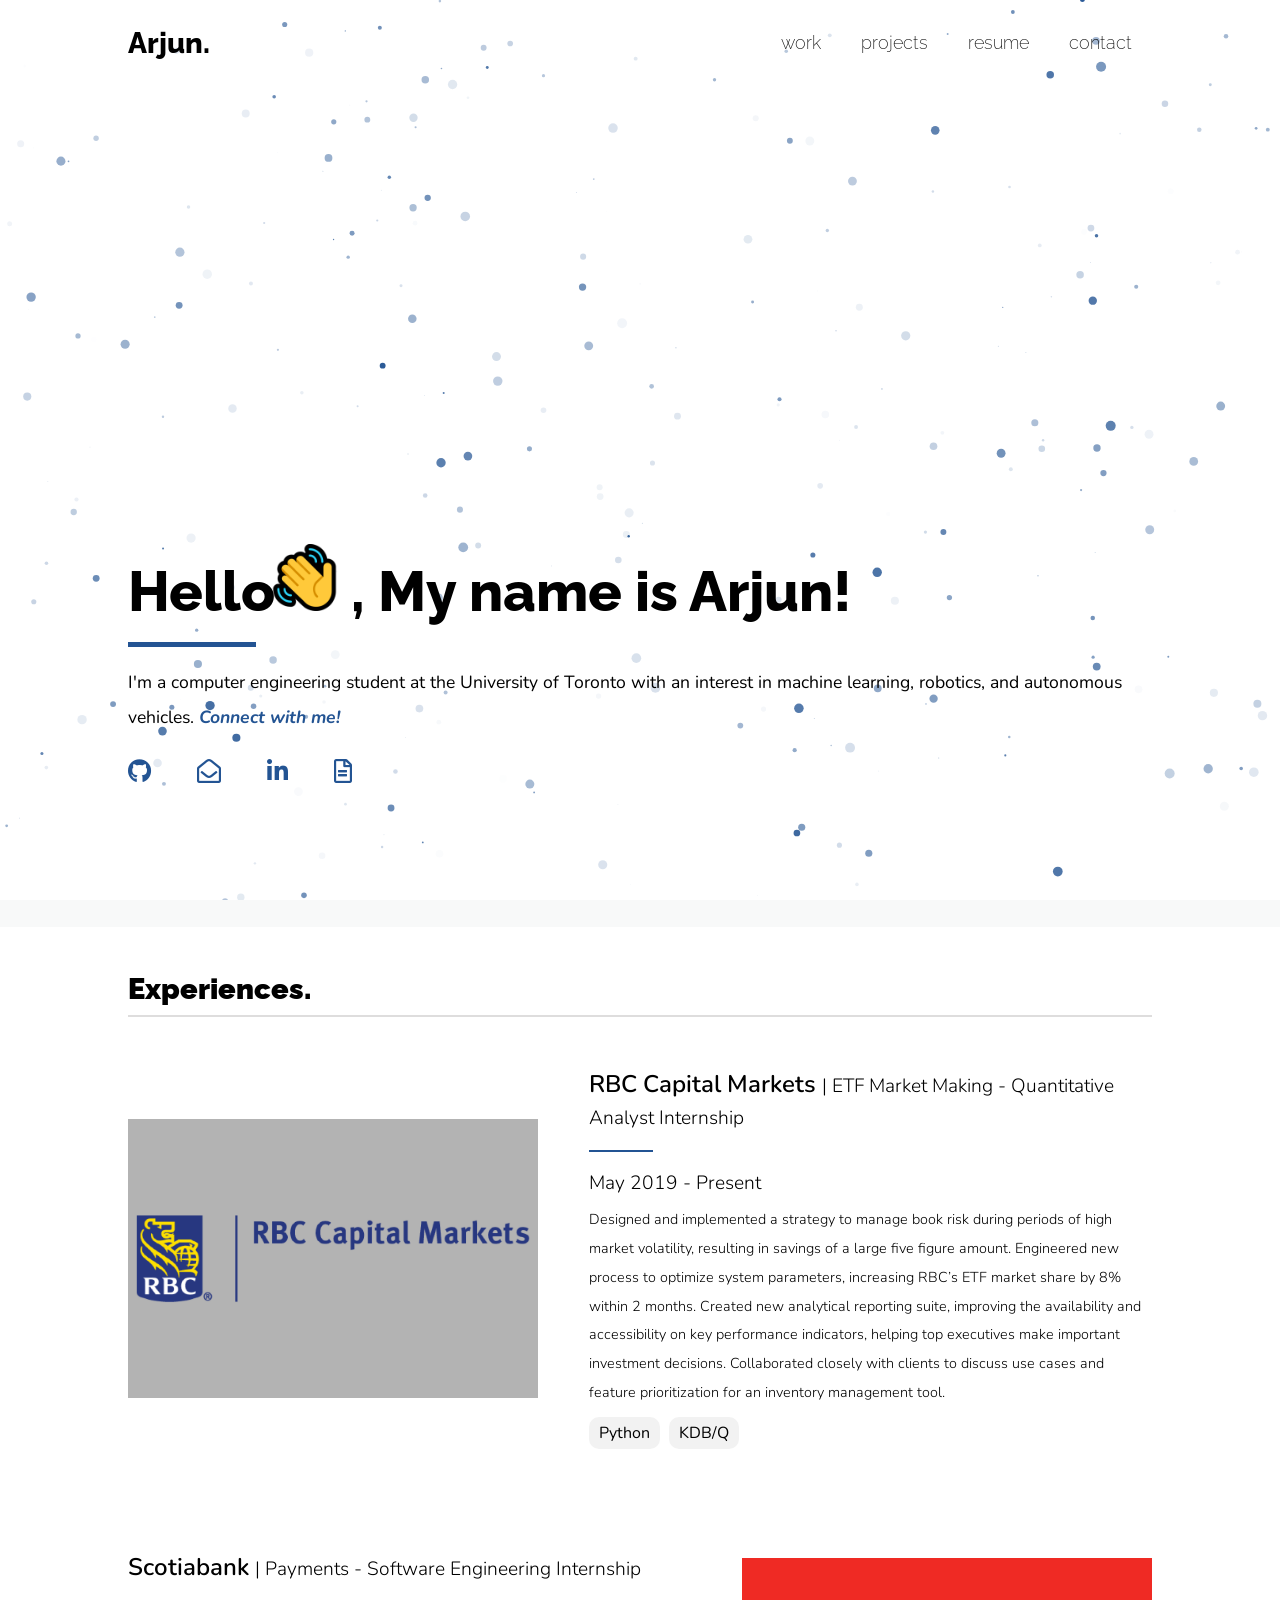
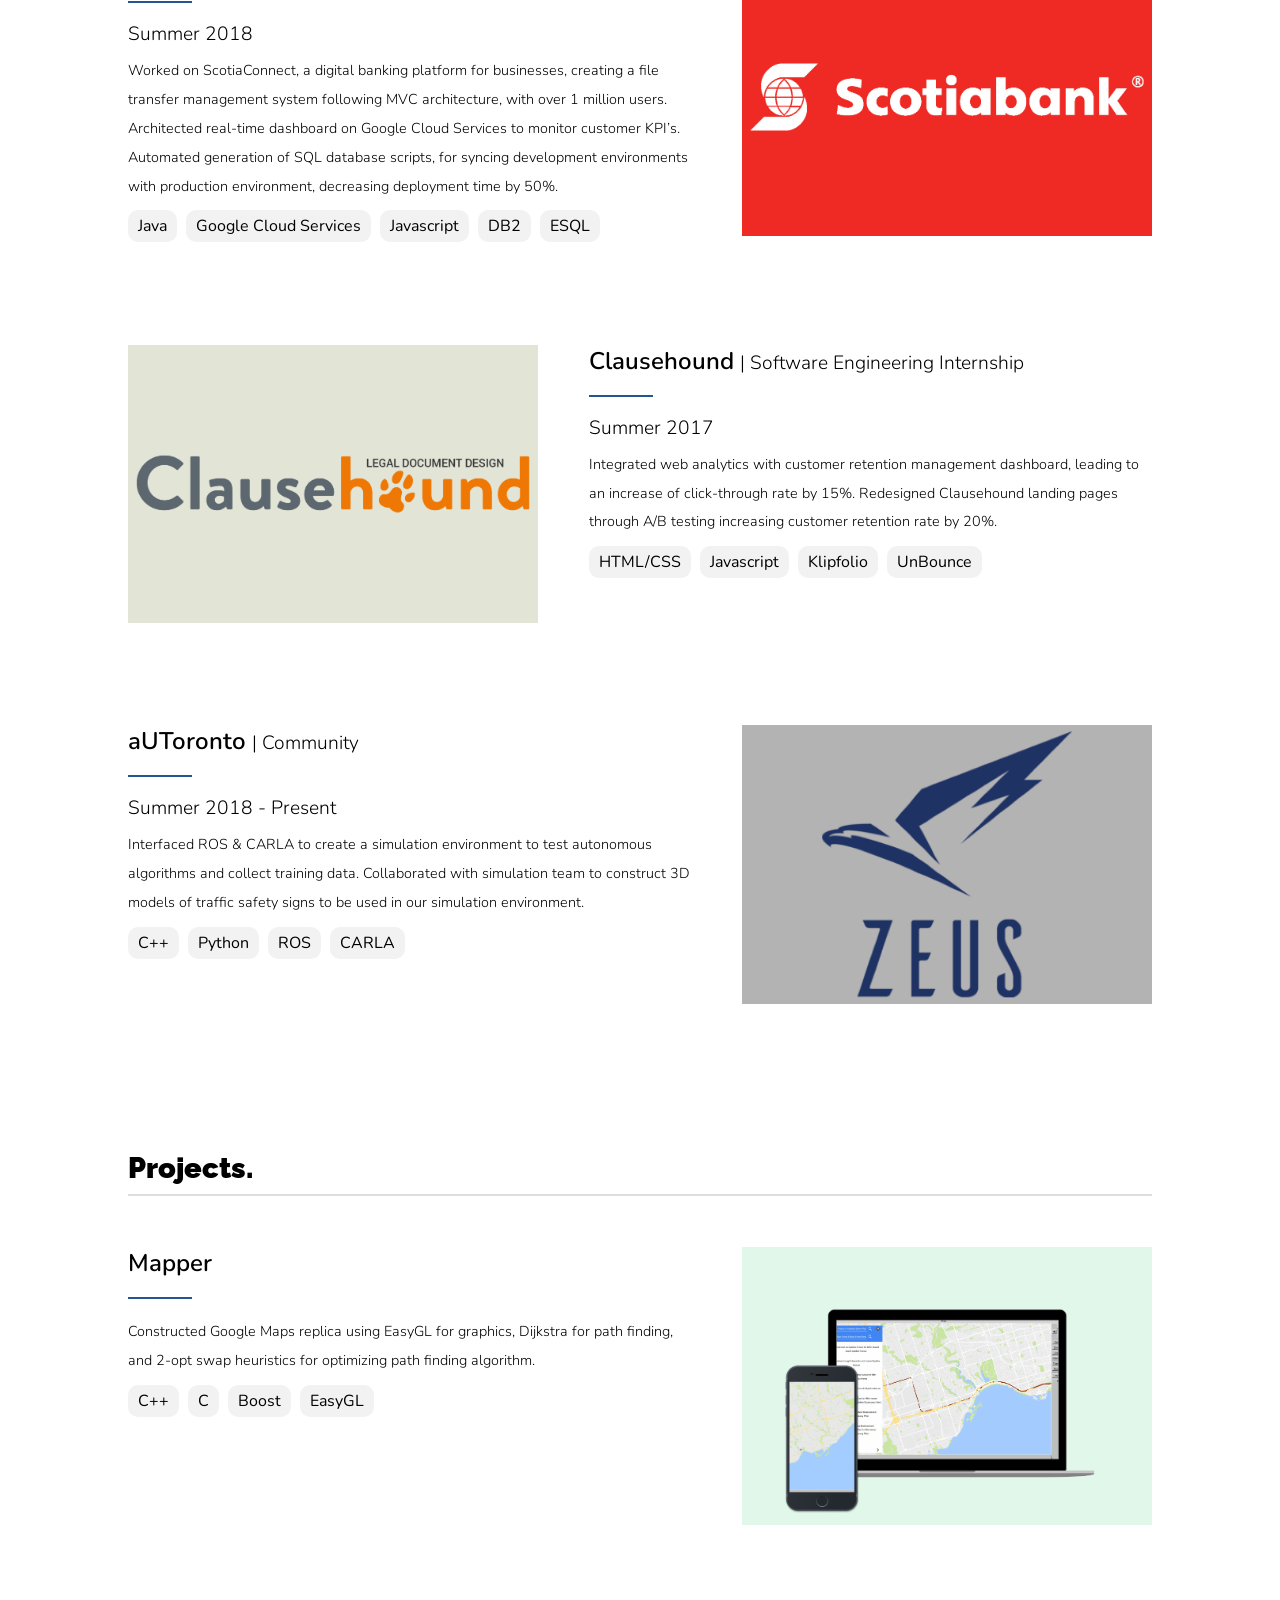
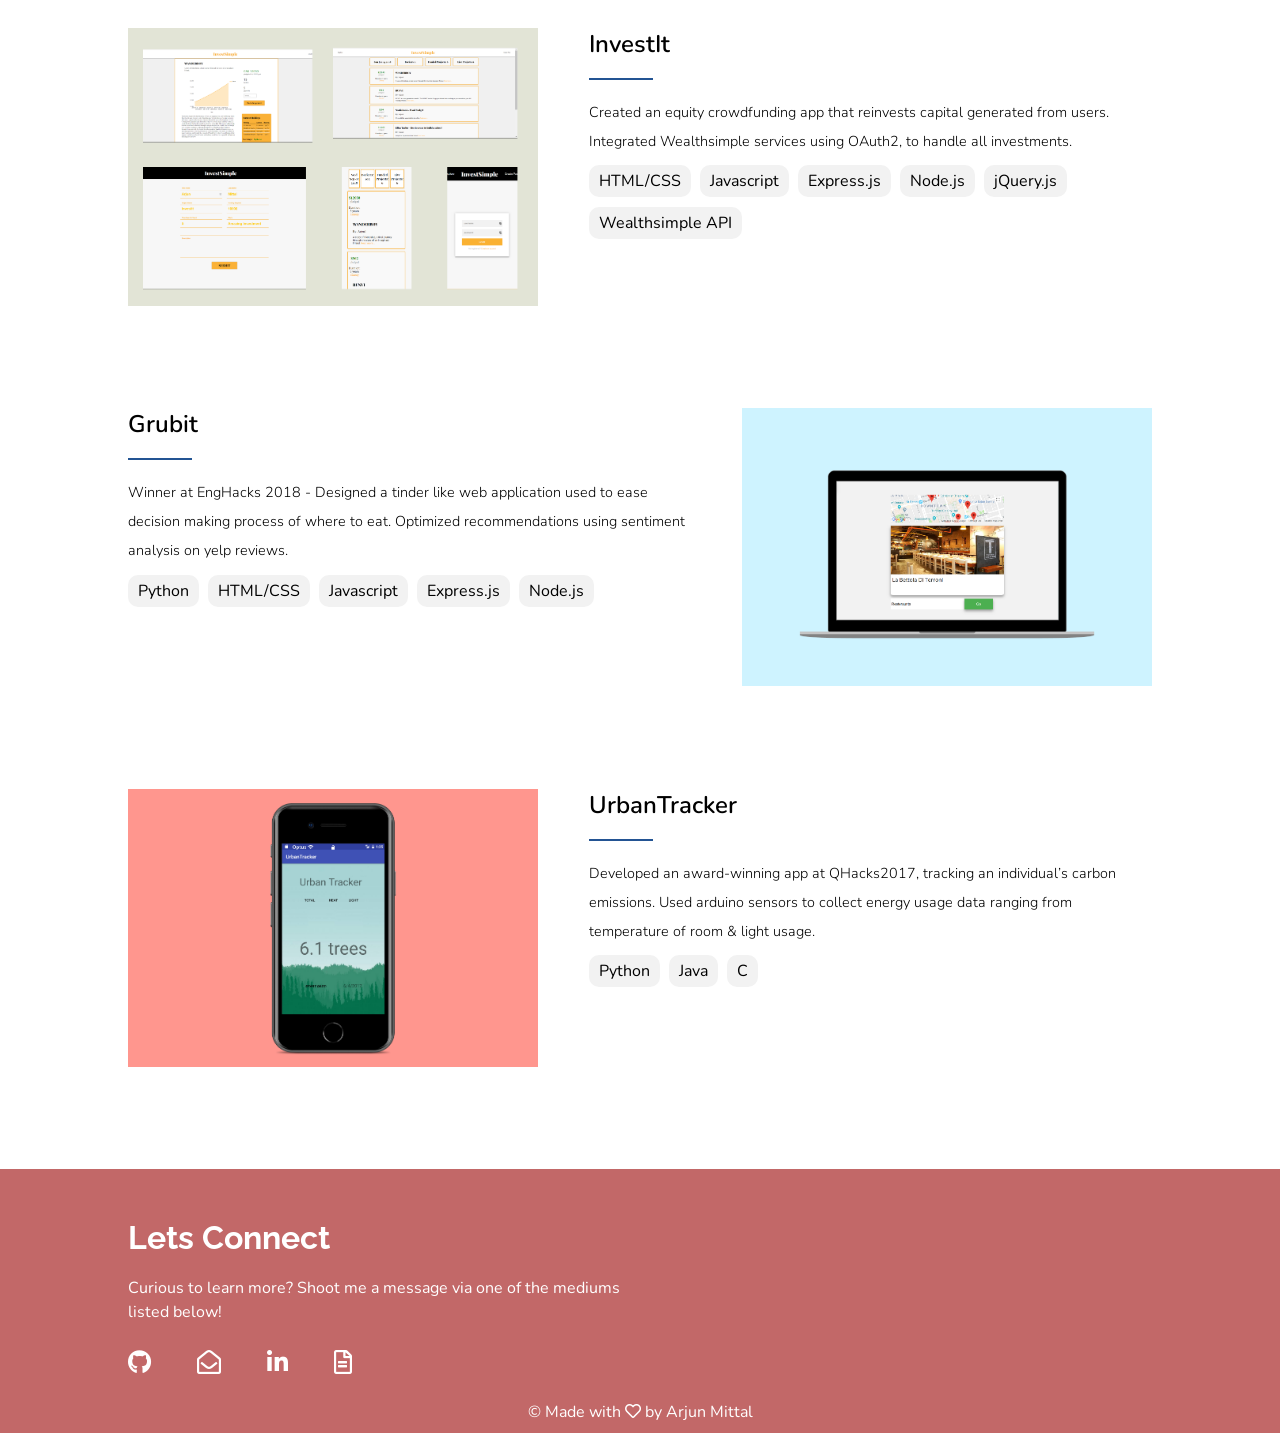
==== index.html @ 30e219fa "fixing broken links" ====
<!DOCTYPE html>

<head>

    <meta charset="utf-8">
    <meta name="viewport" content="width=device-width, initial-scale=1.0, minimum-scale=1.0, maximum-scale=1.0, user-scalable=no">
    <meta name="description" content="Arjun Mittal's Personal Website and Resume">
    <meta name="author" content="Arjun Mittal">

    <link rel="icon" type="image/png" href="favicon.png">
    <link rel="stylesheet" type="text/css" href="css/main.css">
    <link rel="stylesheet" type="text/css" href="css/index.css">
    <link rel="stylesheet" type="text/css" href="css/list.css">
    <link rel="stylesheet" type="text/css" href="css/header.css">
    <link rel="stylesheet" type="text/css" href="css/footer.css">

    <link href="https://fonts.googleapis.com/css?family=Raleway:100,200,300,400,500,600,700,800,900" rel="stylesheet">
    <link href="https://fonts.googleapis.com/css?family=Nunito:200,300,400,600,700,800,900" rel="stylesheet">
    <link rel="stylesheet" href="https://use.fontawesome.com/releases/v5.0.13/css/all.css" integrity="sha384-DNOHZ68U8hZfKXOrtjWvjxusGo9WQnrNx2sqG0tfsghAvtVlRW3tvkXWZh58N9jp" crossorigin="anonymous">

    <script src="https://ajax.googleapis.com/ajax/libs/jquery/3.3.1/jquery.min.js"></script>
    <script src="js/particles.js"></script>

    <title>Arjun Mittal</title>

</head>

<body>

    <div id="particles-js"> </div>

    <!-- Navigation Bar -->
    <div id="navigation-container">

        <div id="navigation-bar">
            <div id="minimal-navbar">
                <div id="trademark">
                    <a href="#landing"> Arjun. </a>
                </div>
                <a href="javascript:void(0)" onclick="expandNavbar()" id="expand-navbar">
                    <i class="fa fa-bars"></i>
                </a>
            </div>
            <div id="navigation-links">
                <a href="#work"> work </a>
                <a href="#project"> projects </a>
                <a target="_blank" href="resume/ArjunMittalResume2021.pdf">resume</a>
                <a href="#footer"> contact </a>
            </div>
        </div>

    </div>

    <script src="js/index.js"></script>

    <!-- html content -->
    <div id="landing">

        <!-- Information on landing page -->
        <div id="content">

            <!-- Name -->
            <div id="name">
                <p> Hello <img id="waving" style="display: inline;" src="images/waving_hand.png" /> , My name is Arjun! </p>
            </div>

            <div id="large-divider"> </div>

            <!-- Blurb -->
            <div id="intro-description">
                <p>
                    I'm a computer engineering student at the University of Toronto with an interest in machine learning, robotics, and autonomous vehicles.
                    <span id="more-info"> <a target="_blank" href="https://www.linkedin.com/in/arjunm98/"> Connect with me! </a> </span>
                </p>
            </div>

            <div class="social-icons" id="social-icons-content">
                <ul>
                    <li>
                        <a target="_blank" href="https://github.com/ArjunM98"> <i class="fab fa-github"> </i></a>
                    </li>
                    <li>
                        <a href="mailto:mittal.arjun6978@gmail.com"> <i class="far fa-envelope-open"> </i> </a>
                    </li>
                    <li>
                        <a target="_blank" href="https://www.linkedin.com/in/arjunm98/"> <i class="fab fa-linkedin-in"></i> </a>
                    </li>
                    <li>
                        <a target="_blank" href="resume/ArjunMittalResume2021.pdf"> <i class="far fa-file-alt"></i> </a>
                    </li>
                </ul>
            </div>

        </div>

    </div>

    <!-- scripts -->
    <script src="js/app.js"></script>

    <div id="spacer"> </div>

    <div class="list">
        <div class="list-header" id="work">
            <p> Experiences. </p>
        </div>
        <div class="underline"></div>

        <div class="list-item-reverse">
            <div class="list-container">
                <div class="list-container-title">
                    <p> RBC Capital Markets <span class="experience-type"> | ETF Market Making - Quantitative Analyst Internship </span> </p>
                </div>
                <div class="list-title-underline"> </div>
                <div class="list-container-date">
                    <p> May 2019 - Present </p>
                </div>
                <div class="list-container-description">
                    <p>
                        Designed and implemented a strategy to manage book risk during periods of high market volatility, resulting in savings of a large five figure amount. Engineered new process to optimize system parameters, increasing RBC’s ETF market share by 8% within 2 months.  Created new analytical reporting suite, improving the availability and accessibility on key performance indicators, helping top executives make important investment decisions. Collaborated closely with clients to discuss use cases and feature prioritization for an inventory management tool.
                    </p>
                </div>
                <div class="list-tags">
                    <div class="tag"> Python </div>
                    <div class="tag"> KDB/Q </div>
                </div>
            </div>
            <div class=list-image>
                <img src="images/RBC.png" />
            </div>
        </div>

        <div class="list-item">
            <div class="list-container">
                <div class="list-container-title">
                    <p> Scotiabank <span class="experience-type"> | Payments - Software Engineering Internship </span> </p>
                </div>
                <div class="list-title-underline"> </div>
                <div class="list-container-date">
                    <p> Summer 2018 </p>
                </div>
                <div class="list-container-description">
                    <p>
                        Worked on ScotiaConnect, a digital banking platform for businesses, creating a file transfer management system following MVC architecture, with over 1 million users. Architected real-time dashboard on Google Cloud Services to monitor customer KPI’s. Automated generation of SQL database scripts, for syncing development environments with production environment, decreasing deployment time by 50%. 
                    </p>
                </div>
                <div class="list-tags">
                    <div class="tag"> Java </div>
                    <div class="tag"> Google Cloud Services </div>
                    <div class="tag"> Javascript </div>
                    <div class="tag"> DB2 </div>
                    <div class="tag"> ESQL </div>
                </div>
            </div>
            <div class=list-image>
                <img src="images/scotiabank.png" />
            </div>
        </div>

        <div class="list-item-reverse">
            <div class="list-container">
                <div class="list-container-title">
                    <p> Clausehound <span class="experience-type"> | Software Engineering Internship </span> </p>
                </div>
                <div class="list-title-underline"> </div>
                <div class="list-container-date">
                    <p> Summer 2017 </p>
                </div>
                <div class="list-container-description">
                    <p>
                        Integrated web analytics with customer retention management dashboard, leading to an increase of click-through rate by 15%. Redesigned Clausehound landing pages through A/B testing increasing customer retention rate by 20%. 
                    </p>
                </div>
                <div class="list-tags">
                    <div class="tag"> HTML/CSS </div>
                    <div class="tag"> Javascript </div>
                    <div class="tag"> Klipfolio </div>
                    <div class="tag"> UnBounce </div>
                </div>
            </div>
            <div class=list-image>
                <img src="images/clausehound.png" />
            </div>
        </div>

        <div class="list-item">
            <div class="list-container">
                <div class="list-container-title">
                    <p> aUToronto <span class="experience-type"> | Community </span> </p>
                </div>
                <div class="list-title-underline"> </div>
                <div class="list-container-date">
                    <p> Summer 2018 - Present </p>
                </div>
                <div class="list-container-description">
                    <p>
                        Interfaced ROS & CARLA to create a simulation environment to test autonomous algorithms and collect training data. Collaborated with simulation team to construct 3D models of traffic safety signs to be used in our simulation environment. 
                    </p>
                </div>
                <div class="list-tags">
                    <div class="tag"> C++ </div>
                    <div class="tag"> Python </div>
                    <div class="tag"> ROS </div>
                    <div class="tag"> CARLA </div>
                </div>
            </div>
            <div class=list-image>
                <img src="images/aUToronto.png" />
            </div>
        </div>

    </div>

    <div class="list" id="project">

        <div class="list-header">
            <p> Projects. </p>
        </div>

        <div class="underline"></div>

        <div class="list-item">
            <div class="list-container">
                <div class="list-container-title">
                    <p> Mapper </p>
                </div>
                <div class="list-title-underline"> </div>
                <div class="list-container-description">
                    <p>
                        Constructed Google Maps replica using EasyGL for graphics, Dijkstra for path finding, and 2-opt swap heuristics for optimizing path finding algorithm.
                    </p>
                </div>
                <div class="list-tags">
                    <div class="tag"> C++ </div>
                    <div class="tag"> C </div>
                    <div class="tag"> Boost </div>
                    <div class="tag"> EasyGL </div>
                </div>
            </div>
            <div class="list-image">
                <img src="images/mapper.png" />
            </div>
        </div>

        <div class="list-item-reverse">
            <div class="list-container">
                <div class="list-container-title">
                    <p> InvestIt </p>
                </div>
                <div class="list-title-underline"> </div>
                <div class="list-container-description">
                    <p>
                        Created an equity crowdfunding app that reinvests capital generated from users. Integrated Wealthsimple services using OAuth2, to handle all investments.
                    </p>
                </div>
                <div class="list-tags">
                    <div class="tag"> HTML/CSS </div>
                    <div class="tag"> Javascript </div>
                    <div class="tag"> Express.js </div>
                    <div class="tag"> Node.js </div>
                    <div class="tag"> jQuery.js </div>
                    <div class="tag"> Wealthsimple API </div>
                </div>
            </div>
            <div class="list-image">
                <img src="images/InvestIt.png" />
            </div>
        </div>

        <div class="list-item">
            <div class="list-container">
                <div class="list-container-title">
                    <p> Grubit </p>
                </div>
                <div class="list-title-underline"> </div>
                <div class="list-container-description">
                    <p>
                            Winner at EngHacks 2018 - Designed a tinder like web application used to ease decision making process of where to eat. Optimized recommendations using sentiment analysis on yelp reviews. 
                    </p>
                </div>
                <div class="list-tags">
                    <div class="tag"> Python </div>
                    <div class="tag"> HTML/CSS </div>
                    <div class="tag"> Javascript </div>
                    <div class="tag"> Express.js </div>
                    <div class="tag"> Node.js </div>
                </div>
            </div>
            <div class="list-image">
                <img src="images/grubit.png" />
            </div>
        </div>

        <div class="list-item-reverse">
            <div class="list-container">
                <div class="list-container-title">
                    <p> UrbanTracker </p>
                </div>
                <div class="list-title-underline"> </div>
                <div class="list-container-description">
                    <p>
                        Developed an award-winning app at QHacks2017, tracking an individual’s carbon emissions. Used arduino sensors to collect energy usage data ranging from temperature of room & light usage. 
                    </p>
                </div>
                <div class="list-tags">
                    <div class="tag"> Python </div>
                    <div class="tag"> Java </div>
                    <div class="tag"> C </div>
                </div>
            </div>
            <div class="list-image">
                <img src="images/UrbanTracker.png" />
            </div>
        </div>

    </div>


    </div>

    <!-- Contact/footer of home page -->
    <div id="footer">
        <div id="footer-content">

            <div id="outro-title">
                <p> Lets Connect </p>
            </div>

            <div id="outro-description">
                <p> Curious to learn more? Shoot me a message via one of the mediums listed below! </p>
            </div>

            <div class="social-icons" id="social-icons-footer">
                <ul>
                    <li>
                        <a target="_blank" href="https://github.com/ArjunM98"> <i class="fab fa-github"> </i></a>
                        </i>
                    </li>
                    <li>
                        <a href="mailto:mittal.arjun6978@gmail.com"> <i class="far fa-envelope-open"> </i> </a>
                    </li>
                    <li>
                        <a target="_blank" href="https://www.linkedin.com/in/arjunm98/"> <i class="fab fa-linkedin-in"></i> </a>
                    </li>
                    <li>
                        <a target="_blank" href="resume/ArjunMittalResume2021.pdf"> <i class="far fa-file-alt"></i> </a>
                    </li>
                </ul>
            </div>

        </div>

        <div id="copyright">
            <p> &copy Made with
                <i class="far fa-heart"> </i> by Arjun Mittal </p>
        </div>

    </div>

</body>

</html>
---- css/main.css ----
/*****************************
* GENERAL
*****************************/

p {
    margin: 0;
}

body {
    margin: 0;
    background-color: white;
    overflow-x: hidden;
}

a {
    text-decoration: none;
    color: inherit;
}

@media all and (max-width: 960px) {
    html {
        font-size: 16px;
    }
}

@media all and (max-width: 700px) {
    html {
        font-size: 15px;
    }
}

@media all and (max-width: 600px) {
    html {
        font-size: 14px;
    }
}

@media all and (max-width: 425px) {
    html {
        font-size: 13px;
    }
}

@media all and (max-width: 375px) {
    html {
        font-size: 12px;
    }
}
---- css/index.css ----
/*****************************
* LANDING PAGE - INFO
*****************************/

#particles-js {
    margin: 0;
    top: 0;
    left: 0;
    width: 100vw;
    height: 100%;
    position: absolute;
    z-index: -1000;
}

#landing {
    width: 80vw;
    margin: 0 auto;
    height: 100vh;
    z-index: 1000;
}

#content {
    display: flex;
    flex-direction: column;
    align-items: flex-start;
    justify-content: flex-end;
    height: 90%;
}

#name {
    font-size: 3.5rem;
    font-weight: 800;
    font-family: Raleway;
}

#large-divider {
    height: 0.5vh;
    background-color: #235493;
    width: 10vw;
    margin-top: 2vh;
    margin-bottom: 2vh;
}

#intro-description {
    font-size: 1.1rem;
    font-weight: 400;
    line-height: 2;
    font-family: Nunito;
    font-weight: 400;
    color: #212121;
    color: black;
}

#more-info {
    font-weight: bold;
    color: #235493;
    font-style: italic;
    transition: 0.25s ease-in-out;
}

#more-info:hover {
    color: white;
    background-color: #235493;
}

#social-icons-content a {
    color: #235493;
}

#waving {
    height: 8%;
    width: 8%;
    transform-origin: 70% 70%;
    animation: rotation 0.4s infinite alternate backwards;
    animation-timing-function: ease-in-out;
    margin-left: -2%;
}

@-webkit-keyframes rotation {
    from {
        transform: rotate(20deg);
    }
    to {
        transform: rotate(80deg);
    }
}

.social-icons ul {
    padding: 0;
}

.social-icons ul li {
    list-style-type: none;
    display: inline-block;
}

.social-icons ul li a {
    text-decoration: none;
}

.social-icons ul li:not(:nth-child(1)):not(:nth-child(4)) {
    margin-left: 20px;
    margin-right: 20px;
}

.social-icons ul li:nth-child(1) {
    margin-right: 20px;
}

.social-icons ul li:nth-child(4) {
    margin-left: 20px;
}

.social-icons {
    font-size: 1.5rem;
}

#spacer {
    width: 100vw;
    height: 3vh;
    background-color: #F8F9F9;
}
---- css/list.css ----
/*****************************
* Generic Custom List Style
*****************************/

.list {
    width: 80vw;
    margin: 0 auto;
}

.list-header {
    padding-top: 5vh;
    font-weight: 900;
    font-size: 1.8rem;
    font-family: Raleway;
}

.underline {
    width: 80vw;
    height: 2px;
    background-color: #DEDDDD;
    margin-top: 1vh;
    margin-bottom: 1vh;
}

.list-item {
    font-family: Nunito;
    display: flex;
    flex-direction: row;
    margin-top: 5%;
    margin-bottom: 10%;
}

.list-item-reverse {
    font-family: Nunito;
    display: flex;
    flex-direction: row-reverse;
    margin-top: 5%;
    margin-bottom: 10%;
}

.list-container {
    max-width: 55%;
    margin-right: 5%;
}

.list-item-reverse .list-container {
    margin: 0 0 0 5%;
}

.list-container-title {
    font-weight: 600;
    font-size: 1.5rem;
}

.list-title-underline {
    margin-top: 2vh;
    margin-bottom: 2vh;
    width: 5vw;
    height: 2px;
    background-color: #235493;
}

.list-container-date {
    font-weight: 300;
    font-size: 1.2rem;
    margin-bottom: 1vh;
}

.list-container-description {
    line-height: 2;
    font-weight: 300;
    font-size: 0.9rem;
}

.list-image {
    max-width: 40%;
    display: flex;
    justify-content: center;
    align-items: center;
}

.list-image img {
    width: 100%;
}

.tag {
    display: inline-block;
    background-color: #F2F2F2;
    border-radius: 10px;
    padding: 5px 10px;
    margin-top: 10px;
    margin-right: 5px;
    max-height: 26px;
}

.experience-type {
    font-weight: 300;
    font-size: 1.2rem;
}

@media all and (max-width:850px) {
    .list-item,
    .list-item-reverse {
        font-family: Nunito;
        display: flex;
        flex-direction: column;
        align-items: center;
        margin-top: 5%;
        margin-bottom: 10%;
    }
    .list-container {
        max-width: 100%;
        margin: 0%
    }
    .list-item-reverse .list-container {
        max-width: 100%;
        margin: 0%;
    }
    .list-image {
        max-width: 100%;
        display: flex;
        justify-content: flex-start;
        margin-top: 5%;
    }
    .list-image img {
        width: 65%;
    }
}

@media all and (max-width: 600px) {
    .list-item,
    .list-item-reverse {
        font-family: Nunito;
        display: flex;
        flex-direction: column;
        align-items: center;
        margin-top: 5%;
        margin-bottom: 10%;
    }
    .list-container {
        max-width: 100%;
        margin: 0%
    }
    .list-item-reverse .list-container {
        max-width: 100%;
        margin: 0%;
    }
    .list-image {
        max-width: 100%;
        display: flex;
        justify-content: center;
        margin-top: 5%;
    }
    .list-image img {
        width: 100%;
    }
}
---- css/header.css ----
/*****************************
* NAVIGATION
*****************************/

#navigation-container {
    position: fixed;
    width: 96vw;
    display: flex;
    justify-content: center;
    align-items: center;
    font-family: Raleway;
    font-weight: 200;
    transition: 0.3s;
    z-index: 1000;
    padding: 2vw;
}

#navigation-container.scrolled {
    background-color: white;
    position: fixed;
    width: 96vw;
    display: flex;
    justify-content: center;
    align-items: center;
    font-family: Raleway;
    font-weight: 200;
    transition: 0.3s;
    z-index: 1000;
    padding: 2vw;
}

#navigation-bar {
    width: 80vw;
    display: flex;
    justify-content: space-between;
}

#navigation-links {
    display: flex;
    align-items: center;
}

#navigation-container a {
    padding-left: 20px;
    padding-right: 20px;
    font-size: 1.1rem;
}

#trademark a {
    font-weight: 800;
    font-size: 1.8rem;
    padding: 0;
}

#expand-navbar {
    display: none;
}

@media screen and (max-width: 600px) {
    #navigation-links {
        display: none;
    }
    #expand-navbar {
        display: flex;
        justify-content: center;
        align-items: center;
    }
    #minimal-navbar {
        display: flex;
        justify-content: space-between;
        width: 100%;
    }
    #navigation-container.responsive-display {
        background-color: white;
        position: fixed;
        width: 96vw;
        display: flex;
        justify-content: center;
        align-items: center;
        font-family: Raleway;
        font-weight: 200;
        font-size: 1.1rem;
        z-index: 1000;
        padding: 2vw;
    }
    #navigation-container.responsive-display #navigation-bar {
        width: 80vw;
        display: flex;
        flex-direction: column;
    }
    #navigation-container.responsive-display #minimal-navbar {
        padding-bottom: 1.5vh;
        border-bottom: 2px solid black;
    }
    #navigation-container.responsive-display #navigation-links {
        margin-top: 5vh;
        display: flex;
        flex-direction: column;
        align-items: flex-start;
        background-color: white;
        height: 100vh;
    }
    #navigation-container.responsive-display #navigation-links a {
        margin: 5px 0px 20px;
        padding: 2px;
        font-size: 2rem;
        font-weight: 500;
        border-bottom: 0.5px solid grey;
    }
    #expand-navbar .fa.fa-bar {
        font-size:20px;
    }
}
---- css/footer.css ----
/*****************************
* FOOTER
*****************************/

#footer {
    font-family: Raleway;
    width: 100vw;
    background-color: #C26868;
    display: flex;
    flex-direction: column;
    justify-content: space-between;
    align-content: center;
    align-items: center;
    color: white;
}

#footer-content {
    width: 80vw;
    display: flex;
    flex-direction: column;
    justify-content: center;
    align-items: flex-start;
}

#social-icons-footer a {
    color: white;
}

#outro-title {
    font-weight: bold;
    margin-top: 50px;
    margin-bottom: 20px;
    display: inline-block;
    font-size: 2em;
}

#outro-description {
    font-family: Nunito;
    line-height: 1.5em;
    max-width: 500px;
}

#copyright {
    font-family: Nunito;
    margin-bottom: 10px;
}
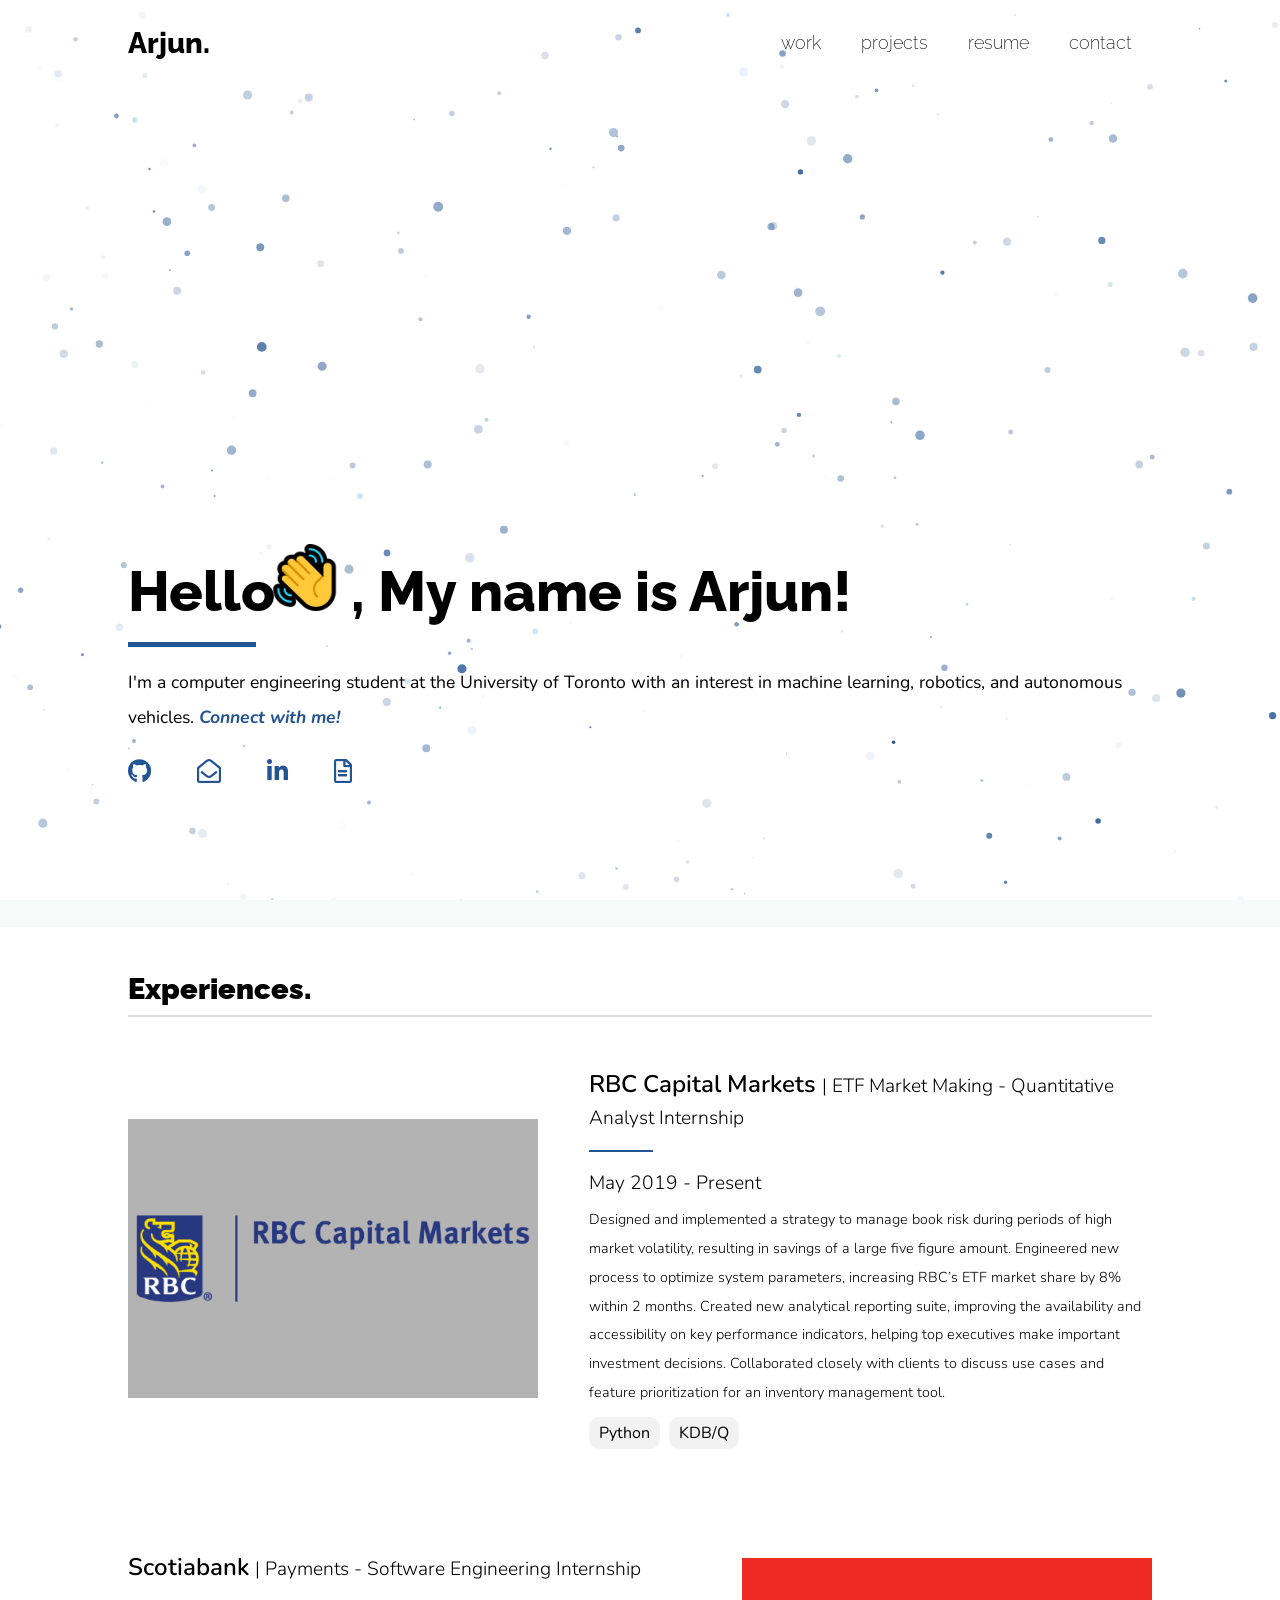
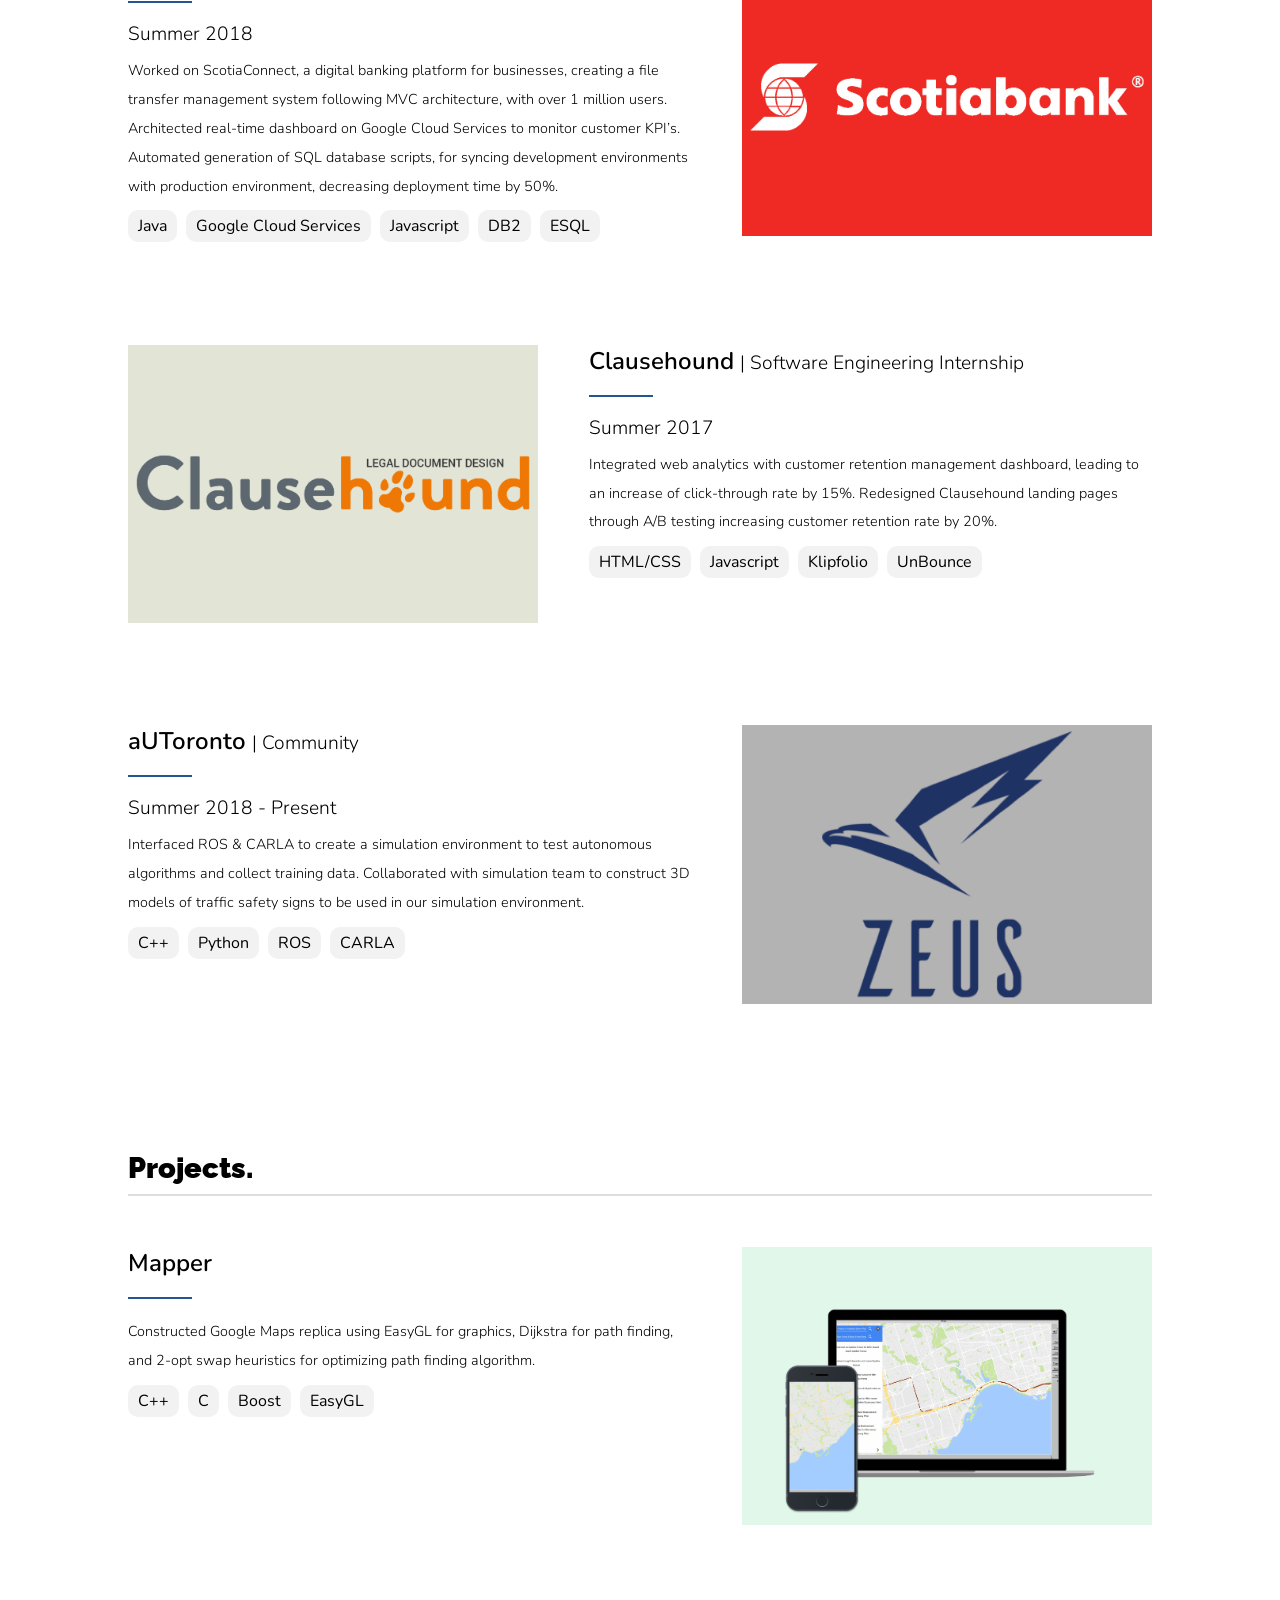
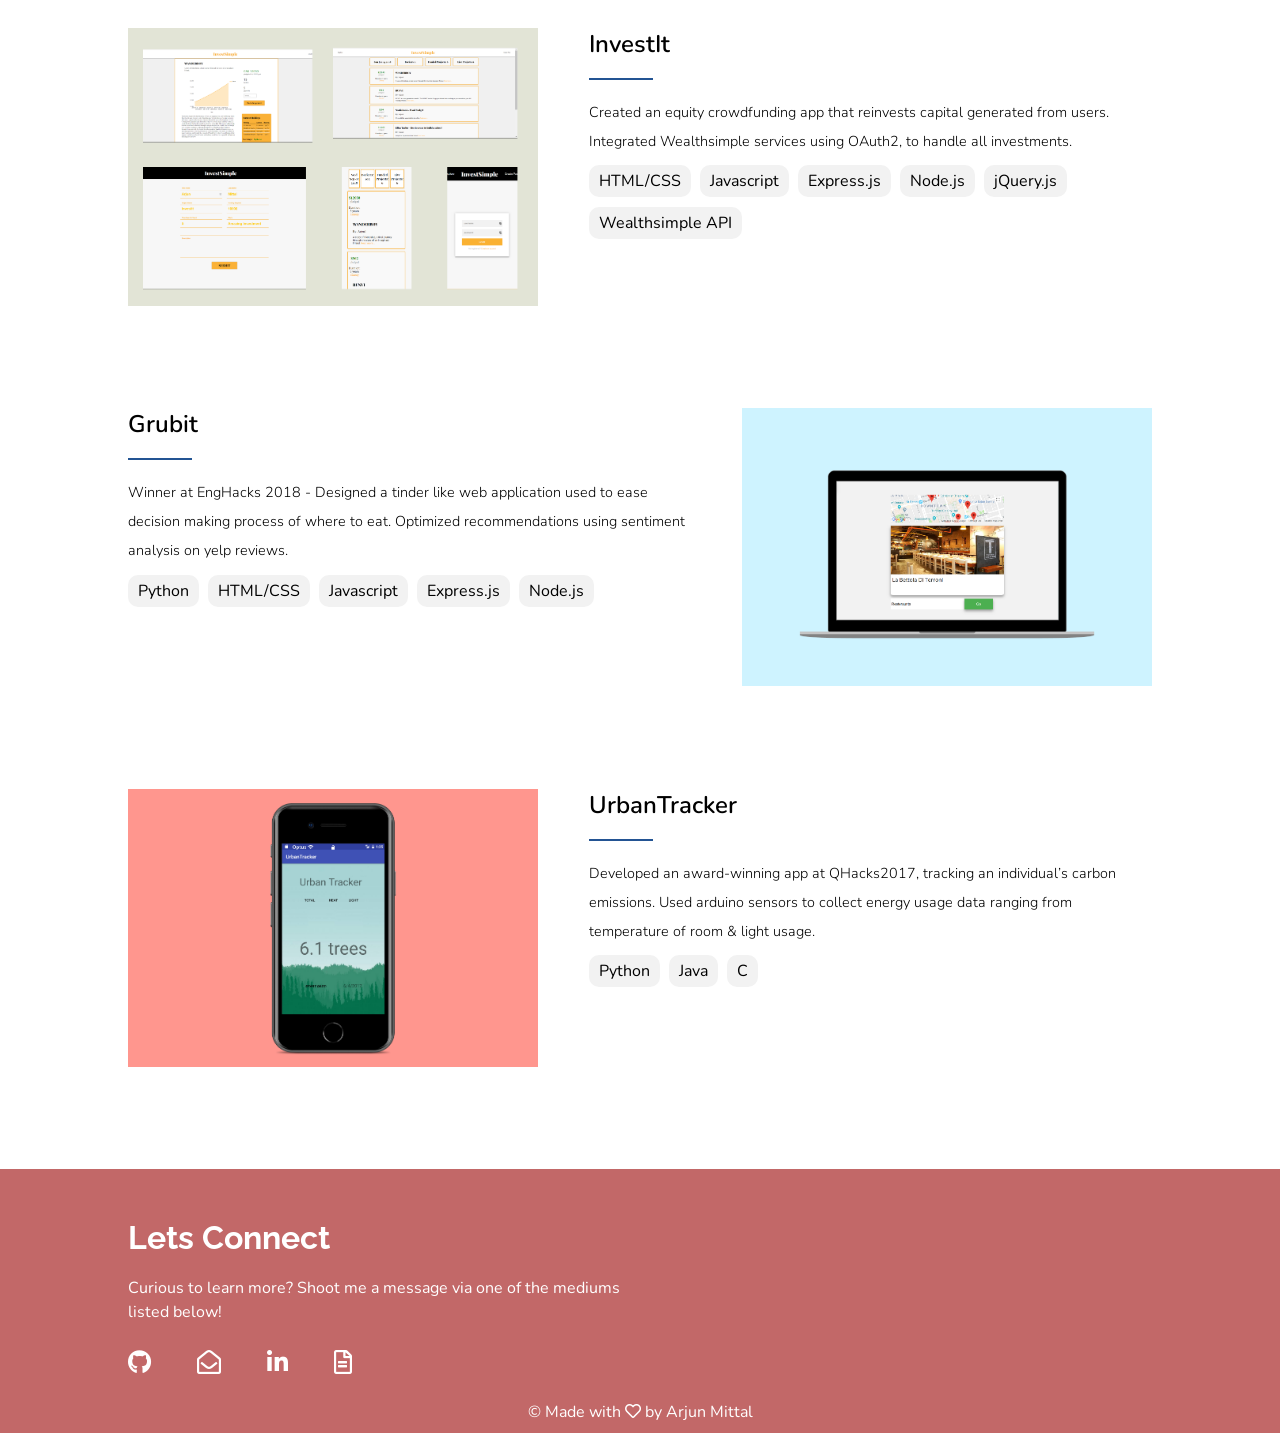
==== commit 83989ab2: "updates" ====
--- a/index.html
+++ b/index.html
@@ -44,7 +44,7 @@
             <div id="navigation-links">
                 <a href="#work"> work </a>
                 <a href="#project"> projects </a>
-                <a target="_blank" href="resume/ArjunMittalResume2021.pdf">resume</a>
+                <a target="_blank" href="resume/ArjunMittalResume2025.pdf">resume</a>
                 <a href="#footer"> contact </a>
             </div>
         </div>
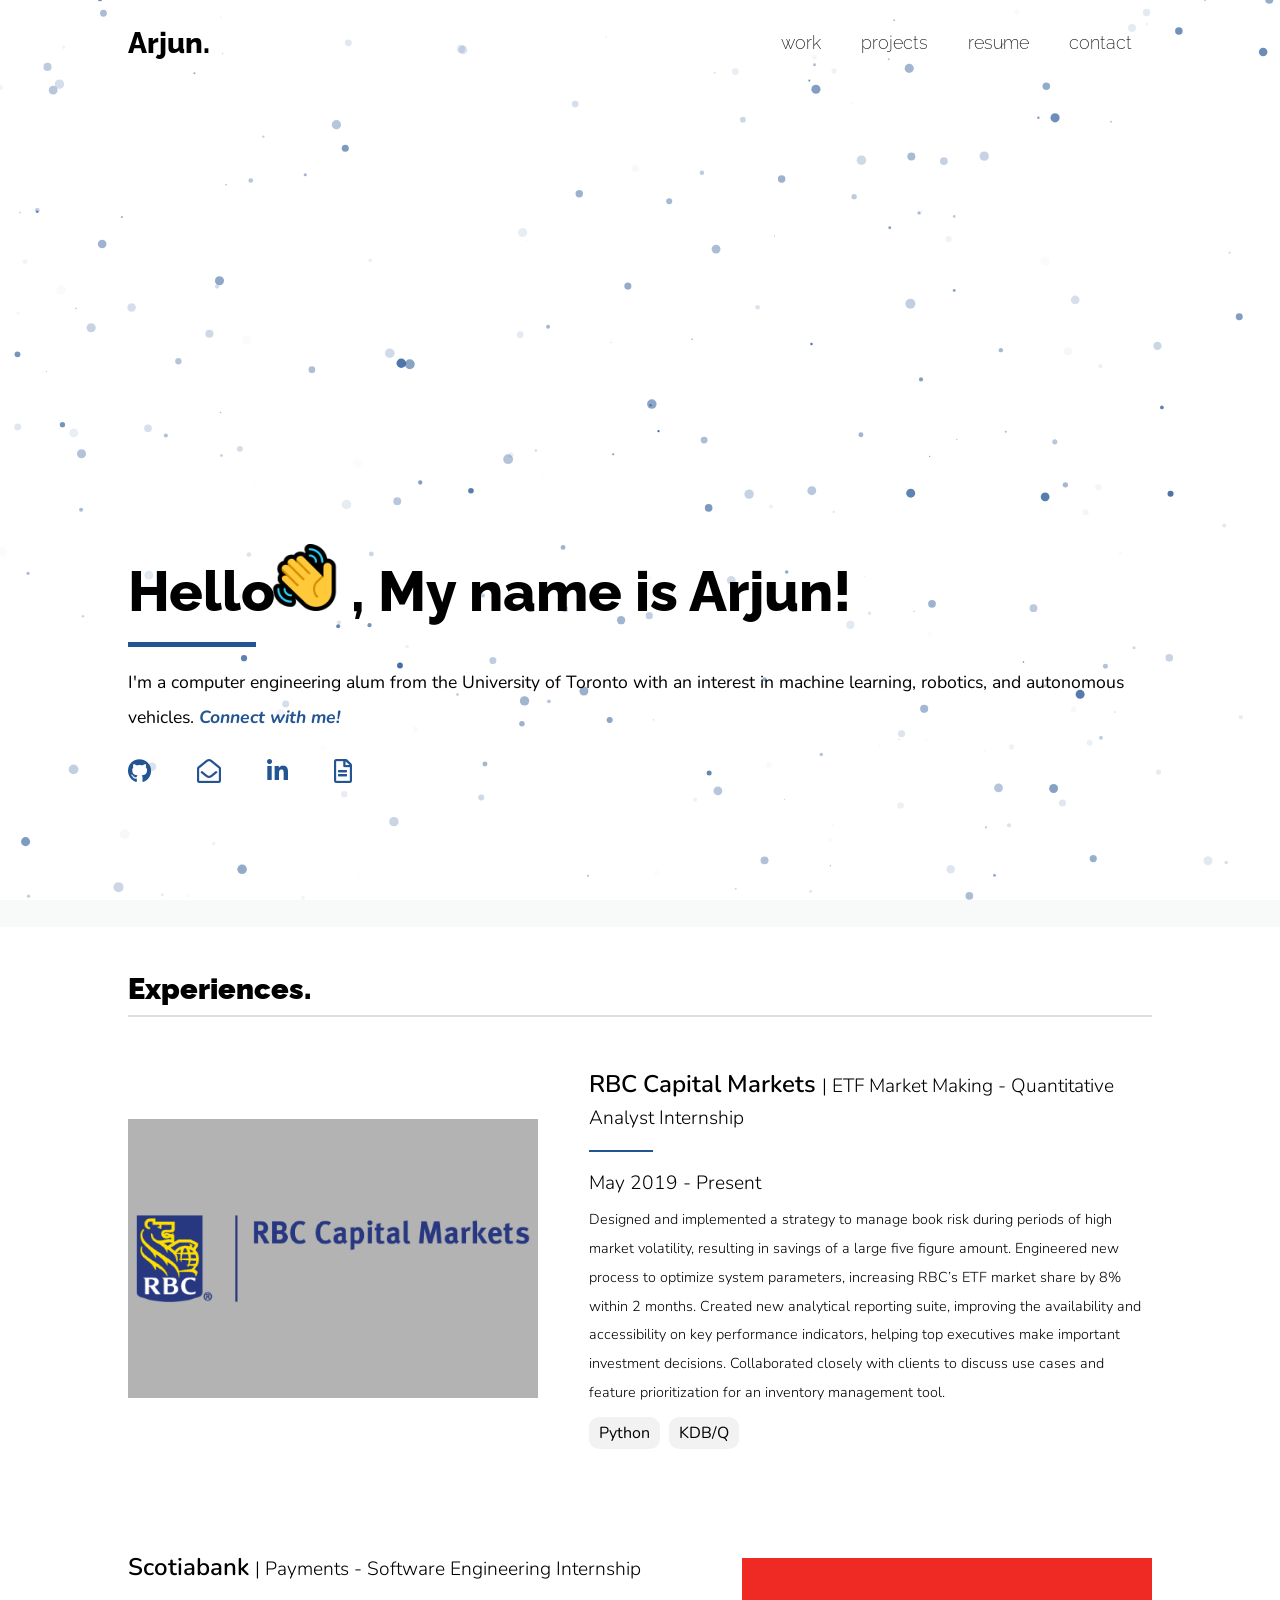
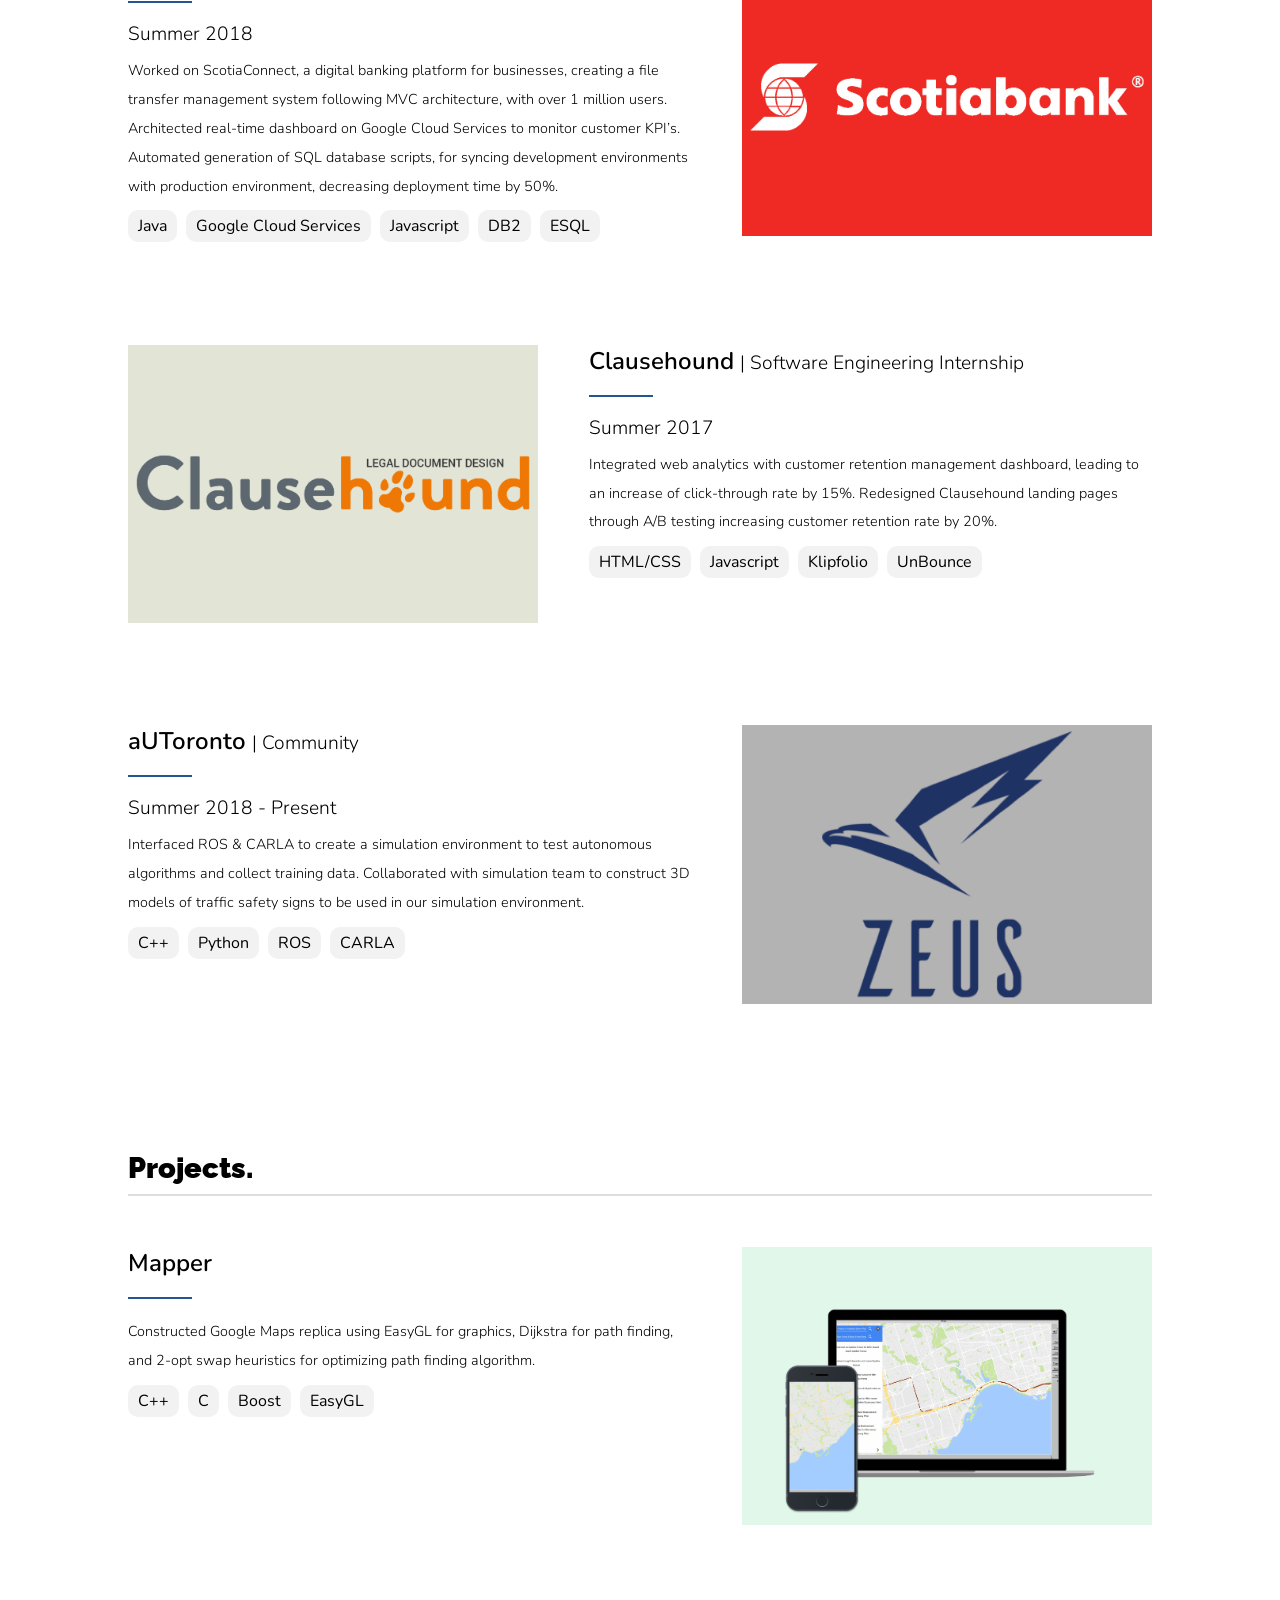
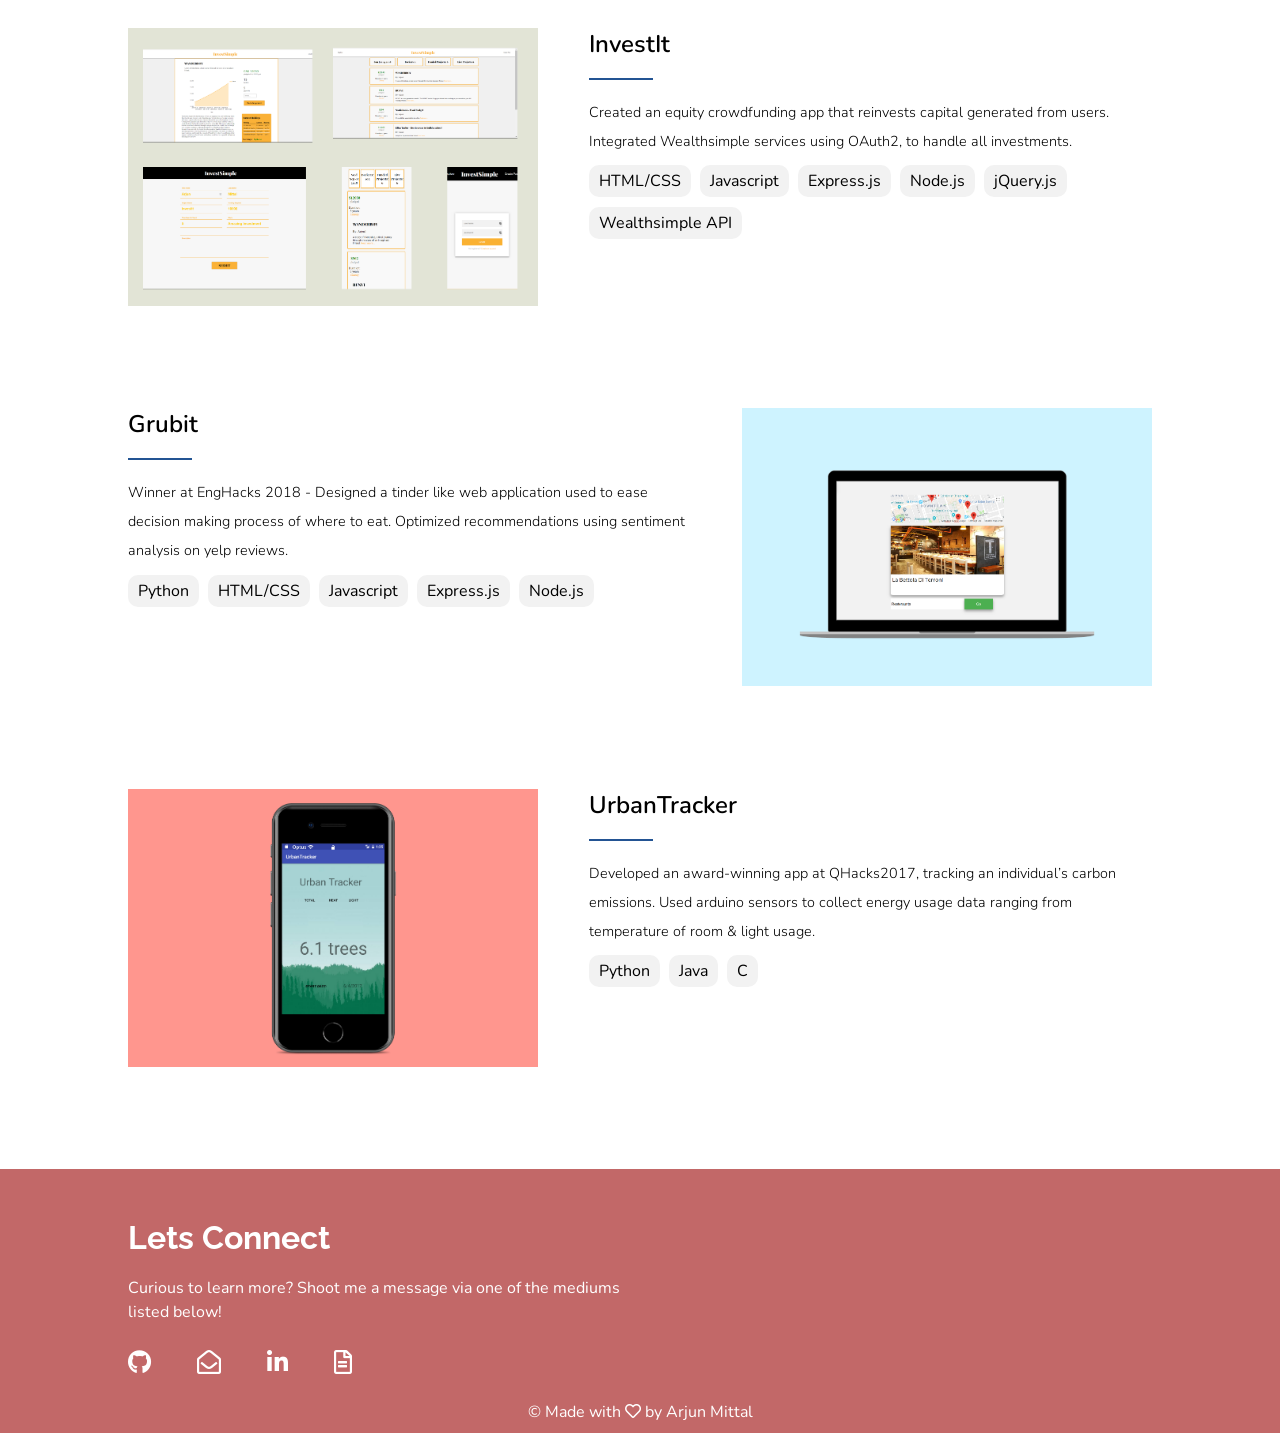
==== commit 277e993a: "fix 2021 resume links" ====
--- a/index.html
+++ b/index.html
@@ -69,7 +69,7 @@
             <!-- Blurb -->
             <div id="intro-description">
                 <p>
-                    I'm a computer engineering student at the University of Toronto with an interest in machine learning, robotics, and autonomous vehicles.
+                    I'm a computer engineering alum from the University of Toronto with an interest in machine learning, robotics, and autonomous vehicles.
                     <span id="more-info"> <a target="_blank" href="https://www.linkedin.com/in/arjunm98/"> Connect with me! </a> </span>
                 </p>
             </div>
@@ -86,7 +86,7 @@
                         <a target="_blank" href="https://www.linkedin.com/in/arjunm98/"> <i class="fab fa-linkedin-in"></i> </a>
                     </li>
                     <li>
-                        <a target="_blank" href="resume/ArjunMittalResume2021.pdf"> <i class="far fa-file-alt"></i> </a>
+                        <a target="_blank" href="resume/ArjunMittalResume2025.pdf"> <i class="far fa-file-alt"></i> </a>
                     </li>
                 </ul>
             </div>
@@ -343,7 +343,7 @@
                         <a target="_blank" href="https://www.linkedin.com/in/arjunm98/"> <i class="fab fa-linkedin-in"></i> </a>
                     </li>
                     <li>
-                        <a target="_blank" href="resume/ArjunMittalResume2021.pdf"> <i class="far fa-file-alt"></i> </a>
+                        <a target="_blank" href="resume/ArjunMittalResume2025.pdf"> <i class="far fa-file-alt"></i> </a>
                     </li>
                 </ul>
             </div>
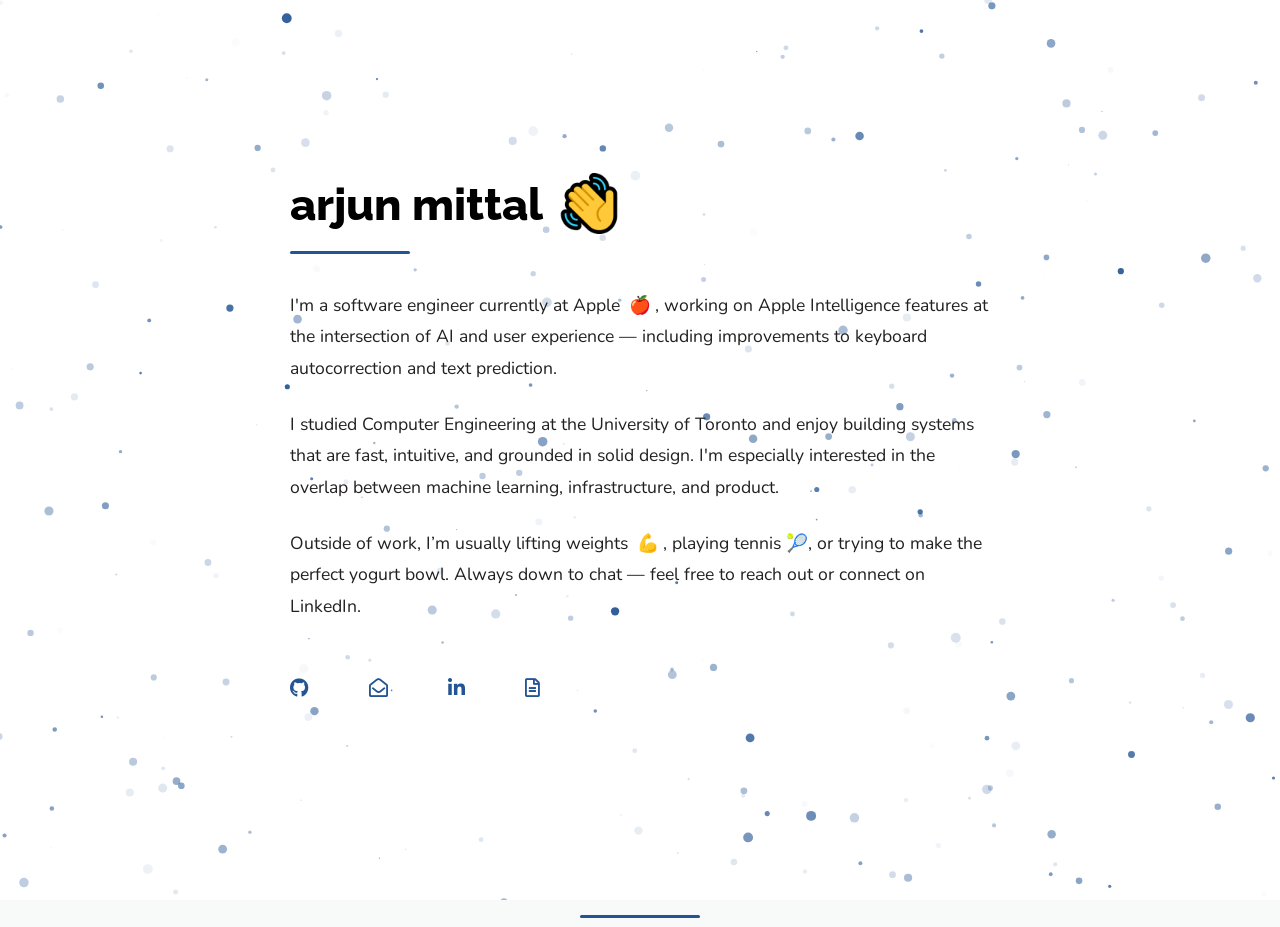
==== commit d59afe17: "clean up" ====
--- a/index.html
+++ b/index.html
@@ -10,9 +10,6 @@
     <link rel="icon" type="image/png" href="favicon.png">
     <link rel="stylesheet" type="text/css" href="css/main.css">
     <link rel="stylesheet" type="text/css" href="css/index.css">
-    <link rel="stylesheet" type="text/css" href="css/list.css">
-    <link rel="stylesheet" type="text/css" href="css/header.css">
-    <link rel="stylesheet" type="text/css" href="css/footer.css">
 
     <link href="https://fonts.googleapis.com/css?family=Raleway:100,200,300,400,500,600,700,800,900" rel="stylesheet">
     <link href="https://fonts.googleapis.com/css?family=Nunito:200,300,400,600,700,800,900" rel="stylesheet">
@@ -29,28 +26,6 @@
 
     <div id="particles-js"> </div>
 
-    <!-- Navigation Bar -->
-    <div id="navigation-container">
-
-        <div id="navigation-bar">
-            <div id="minimal-navbar">
-                <div id="trademark">
-                    <a href="#landing"> Arjun. </a>
-                </div>
-                <a href="javascript:void(0)" onclick="expandNavbar()" id="expand-navbar">
-                    <i class="fa fa-bars"></i>
-                </a>
-            </div>
-            <div id="navigation-links">
-                <a href="#work"> work </a>
-                <a href="#project"> projects </a>
-                <a target="_blank" href="resume/ArjunMittalResume2025.pdf">resume</a>
-                <a href="#footer"> contact </a>
-            </div>
-        </div>
-
-    </div>
-
     <script src="js/index.js"></script>
 
     <!-- html content -->
@@ -60,34 +35,35 @@
         <div id="content">
 
             <!-- Name -->
-            <div id="name">
-                <p> Hello <img id="waving" style="display: inline;" src="images/waving_hand.png" /> , My name is Arjun! </p>
+            <div id="name-line-wrapper">
+                <div id="name-wrapper">
+                  <span id="name-text">arjun mittal</span>
+                  <img id="waving" src="images/waving_hand.png" alt="wave">
+                </div>
+                <div id="name-underline"></div>
             </div>
-
-            <div id="large-divider"> </div>
-
+              
             <!-- Blurb -->
             <div id="intro-description">
                 <p>
-                    I'm a computer engineering alum from the University of Toronto with an interest in machine learning, robotics, and autonomous vehicles.
-                    <span id="more-info"> <a target="_blank" href="https://www.linkedin.com/in/arjunm98/"> Connect with me! </a> </span>
+                    I'm a software engineer currently at Apple <span class="emoji">🍎</span>, working on Apple Intelligence features at the intersection of AI and user experience — including improvements to keyboard autocorrection and text prediction.
                 </p>
+                
+                <p>
+                    I studied Computer Engineering at the University of Toronto and enjoy building systems that are fast, intuitive, and grounded in solid design. I'm especially interested in the overlap between machine learning, infrastructure, and product.
+                </p>
+                
+                <p>
+                    Outside of work, I’m usually lifting weights <span class="emoji">💪</span>, playing tennis 🎾, or trying to make the perfect yogurt bowl. Always down to chat — feel free to <a target="_blank" href="mailto:mittal.arjun6978@gmail.com">reach out</a> or <a target="_blank" href="https://www.linkedin.com/in/arjunm98/">connect on LinkedIn</a>.
+                </p>                
             </div>
 
             <div class="social-icons" id="social-icons-content">
                 <ul>
-                    <li>
-                        <a target="_blank" href="https://github.com/ArjunM98"> <i class="fab fa-github"> </i></a>
-                    </li>
-                    <li>
-                        <a href="mailto:mittal.arjun6978@gmail.com"> <i class="far fa-envelope-open"> </i> </a>
-                    </li>
-                    <li>
-                        <a target="_blank" href="https://www.linkedin.com/in/arjunm98/"> <i class="fab fa-linkedin-in"></i> </a>
-                    </li>
-                    <li>
-                        <a target="_blank" href="resume/ArjunMittalResume2025.pdf"> <i class="far fa-file-alt"></i> </a>
-                    </li>
+                  <li><a href="https://github.com/ArjunM98" target="_blank"><i class="fab fa-github"></i></a></li>
+                  <li><a href="mailto:mittal.arjun6978@gmail.com"><i class="far fa-envelope-open"></i></a></li>
+                  <li><a href="https://www.linkedin.com/in/arjunm98/" target="_blank"><i class="fab fa-linkedin-in"></i></a></li>
+                  <li><a href="resume/ArjunMittalResume2025.pdf" target="_blank"><i class="far fa-file-alt"></i></a></li>
                 </ul>
             </div>
 
@@ -99,264 +75,6 @@
     <script src="js/app.js"></script>
 
     <div id="spacer"> </div>
-
-    <div class="list">
-        <div class="list-header" id="work">
-            <p> Experiences. </p>
-        </div>
-        <div class="underline"></div>
-
-        <div class="list-item-reverse">
-            <div class="list-container">
-                <div class="list-container-title">
-                    <p> RBC Capital Markets <span class="experience-type"> | ETF Market Making - Quantitative Analyst Internship </span> </p>
-                </div>
-                <div class="list-title-underline"> </div>
-                <div class="list-container-date">
-                    <p> May 2019 - Present </p>
-                </div>
-                <div class="list-container-description">
-                    <p>
-                        Designed and implemented a strategy to manage book risk during periods of high market volatility, resulting in savings of a large five figure amount. Engineered new process to optimize system parameters, increasing RBC’s ETF market share by 8% within 2 months.  Created new analytical reporting suite, improving the availability and accessibility on key performance indicators, helping top executives make important investment decisions. Collaborated closely with clients to discuss use cases and feature prioritization for an inventory management tool.
-                    </p>
-                </div>
-                <div class="list-tags">
-                    <div class="tag"> Python </div>
-                    <div class="tag"> KDB/Q </div>
-                </div>
-            </div>
-            <div class=list-image>
-                <img src="images/RBC.png" />
-            </div>
-        </div>
-
-        <div class="list-item">
-            <div class="list-container">
-                <div class="list-container-title">
-                    <p> Scotiabank <span class="experience-type"> | Payments - Software Engineering Internship </span> </p>
-                </div>
-                <div class="list-title-underline"> </div>
-                <div class="list-container-date">
-                    <p> Summer 2018 </p>
-                </div>
-                <div class="list-container-description">
-                    <p>
-                        Worked on ScotiaConnect, a digital banking platform for businesses, creating a file transfer management system following MVC architecture, with over 1 million users. Architected real-time dashboard on Google Cloud Services to monitor customer KPI’s. Automated generation of SQL database scripts, for syncing development environments with production environment, decreasing deployment time by 50%. 
-                    </p>
-                </div>
-                <div class="list-tags">
-                    <div class="tag"> Java </div>
-                    <div class="tag"> Google Cloud Services </div>
-                    <div class="tag"> Javascript </div>
-                    <div class="tag"> DB2 </div>
-                    <div class="tag"> ESQL </div>
-                </div>
-            </div>
-            <div class=list-image>
-                <img src="images/scotiabank.png" />
-            </div>
-        </div>
-
-        <div class="list-item-reverse">
-            <div class="list-container">
-                <div class="list-container-title">
-                    <p> Clausehound <span class="experience-type"> | Software Engineering Internship </span> </p>
-                </div>
-                <div class="list-title-underline"> </div>
-                <div class="list-container-date">
-                    <p> Summer 2017 </p>
-                </div>
-                <div class="list-container-description">
-                    <p>
-                        Integrated web analytics with customer retention management dashboard, leading to an increase of click-through rate by 15%. Redesigned Clausehound landing pages through A/B testing increasing customer retention rate by 20%. 
-                    </p>
-                </div>
-                <div class="list-tags">
-                    <div class="tag"> HTML/CSS </div>
-                    <div class="tag"> Javascript </div>
-                    <div class="tag"> Klipfolio </div>
-                    <div class="tag"> UnBounce </div>
-                </div>
-            </div>
-            <div class=list-image>
-                <img src="images/clausehound.png" />
-            </div>
-        </div>
-
-        <div class="list-item">
-            <div class="list-container">
-                <div class="list-container-title">
-                    <p> aUToronto <span class="experience-type"> | Community </span> </p>
-                </div>
-                <div class="list-title-underline"> </div>
-                <div class="list-container-date">
-                    <p> Summer 2018 - Present </p>
-                </div>
-                <div class="list-container-description">
-                    <p>
-                        Interfaced ROS & CARLA to create a simulation environment to test autonomous algorithms and collect training data. Collaborated with simulation team to construct 3D models of traffic safety signs to be used in our simulation environment. 
-                    </p>
-                </div>
-                <div class="list-tags">
-                    <div class="tag"> C++ </div>
-                    <div class="tag"> Python </div>
-                    <div class="tag"> ROS </div>
-                    <div class="tag"> CARLA </div>
-                </div>
-            </div>
-            <div class=list-image>
-                <img src="images/aUToronto.png" />
-            </div>
-        </div>
-
-    </div>
-
-    <div class="list" id="project">
-
-        <div class="list-header">
-            <p> Projects. </p>
-        </div>
-
-        <div class="underline"></div>
-
-        <div class="list-item">
-            <div class="list-container">
-                <div class="list-container-title">
-                    <p> Mapper </p>
-                </div>
-                <div class="list-title-underline"> </div>
-                <div class="list-container-description">
-                    <p>
-                        Constructed Google Maps replica using EasyGL for graphics, Dijkstra for path finding, and 2-opt swap heuristics for optimizing path finding algorithm.
-                    </p>
-                </div>
-                <div class="list-tags">
-                    <div class="tag"> C++ </div>
-                    <div class="tag"> C </div>
-                    <div class="tag"> Boost </div>
-                    <div class="tag"> EasyGL </div>
-                </div>
-            </div>
-            <div class="list-image">
-                <img src="images/mapper.png" />
-            </div>
-        </div>
-
-        <div class="list-item-reverse">
-            <div class="list-container">
-                <div class="list-container-title">
-                    <p> InvestIt </p>
-                </div>
-                <div class="list-title-underline"> </div>
-                <div class="list-container-description">
-                    <p>
-                        Created an equity crowdfunding app that reinvests capital generated from users. Integrated Wealthsimple services using OAuth2, to handle all investments.
-                    </p>
-                </div>
-                <div class="list-tags">
-                    <div class="tag"> HTML/CSS </div>
-                    <div class="tag"> Javascript </div>
-                    <div class="tag"> Express.js </div>
-                    <div class="tag"> Node.js </div>
-                    <div class="tag"> jQuery.js </div>
-                    <div class="tag"> Wealthsimple API </div>
-                </div>
-            </div>
-            <div class="list-image">
-                <img src="images/InvestIt.png" />
-            </div>
-        </div>
-
-        <div class="list-item">
-            <div class="list-container">
-                <div class="list-container-title">
-                    <p> Grubit </p>
-                </div>
-                <div class="list-title-underline"> </div>
-                <div class="list-container-description">
-                    <p>
-                            Winner at EngHacks 2018 - Designed a tinder like web application used to ease decision making process of where to eat. Optimized recommendations using sentiment analysis on yelp reviews. 
-                    </p>
-                </div>
-                <div class="list-tags">
-                    <div class="tag"> Python </div>
-                    <div class="tag"> HTML/CSS </div>
-                    <div class="tag"> Javascript </div>
-                    <div class="tag"> Express.js </div>
-                    <div class="tag"> Node.js </div>
-                </div>
-            </div>
-            <div class="list-image">
-                <img src="images/grubit.png" />
-            </div>
-        </div>
-
-        <div class="list-item-reverse">
-            <div class="list-container">
-                <div class="list-container-title">
-                    <p> UrbanTracker </p>
-                </div>
-                <div class="list-title-underline"> </div>
-                <div class="list-container-description">
-                    <p>
-                        Developed an award-winning app at QHacks2017, tracking an individual’s carbon emissions. Used arduino sensors to collect energy usage data ranging from temperature of room & light usage. 
-                    </p>
-                </div>
-                <div class="list-tags">
-                    <div class="tag"> Python </div>
-                    <div class="tag"> Java </div>
-                    <div class="tag"> C </div>
-                </div>
-            </div>
-            <div class="list-image">
-                <img src="images/UrbanTracker.png" />
-            </div>
-        </div>
-
-    </div>
-
-
-    </div>
-
-    <!-- Contact/footer of home page -->
-    <div id="footer">
-        <div id="footer-content">
-
-            <div id="outro-title">
-                <p> Lets Connect </p>
-            </div>
-
-            <div id="outro-description">
-                <p> Curious to learn more? Shoot me a message via one of the mediums listed below! </p>
-            </div>
-
-            <div class="social-icons" id="social-icons-footer">
-                <ul>
-                    <li>
-                        <a target="_blank" href="https://github.com/ArjunM98"> <i class="fab fa-github"> </i></a>
-                        </i>
-                    </li>
-                    <li>
-                        <a href="mailto:mittal.arjun6978@gmail.com"> <i class="far fa-envelope-open"> </i> </a>
-                    </li>
-                    <li>
-                        <a target="_blank" href="https://www.linkedin.com/in/arjunm98/"> <i class="fab fa-linkedin-in"></i> </a>
-                    </li>
-                    <li>
-                        <a target="_blank" href="resume/ArjunMittalResume2025.pdf"> <i class="far fa-file-alt"></i> </a>
-                    </li>
-                </ul>
-            </div>
-
-        </div>
-
-        <div id="copyright">
-            <p> &copy Made with
-                <i class="far fa-heart"> </i> by Arjun Mittal </p>
-        </div>
-
-    </div>
-
 </body>
 
 </html>
--- a/css/index.css
+++ b/css/index.css
@@ -23,14 +23,72 @@
     display: flex;
     flex-direction: column;
     align-items: flex-start;
-    justify-content: flex-end;
-    height: 90%;
+    justify-content: center;
+    height: 100vh;
+    margin: 0 auto;
+    padding: 0 2rem;
+    max-width: 700px;
+    font-family: 'Nunito', sans-serif;
+}
+
+#name-line-wrapper {
+    display: inline-block;
+    text-align: left;
+}
+  
+#name-wrapper {
+    display: flex;
+    align-items: center;
+    font-family: 'Raleway', sans-serif;
+    font-size: 2.8rem;
+    font-weight: 800;
+}  
+
+#name-block{
+    display:inline-block;
+    position:relative;        /* so the underline stays with it */
+    font-family:'Raleway',sans-serif;
+    font-size:2.8rem;
+    font-weight:800;
+    margin:0;                 /* keep your existing margins if any */
 }
 
 #name {
-    font-size: 3.5rem;
+    font-family: 'Raleway', sans-serif;
+    font-size: 2.8rem;
     font-weight: 800;
-    font-family: Raleway;
+    margin: 0;
+    display: inline;
+    position: relative;
+}
+
+#name-text {
+    display: inline-block;
+}
+  
+#name-text::after{
+    content:'';
+    position:absolute;
+    left:50%;
+    transform:translateX(-50%);
+    bottom:-1.1rem;           /* gap between text and line             */
+    width:120px;              /* line length — tweak to taste          */
+    height:3px;
+    background:#235493;
+    border-radius:2px;
+}
+
+#name .emoji {
+    margin-left: 0.4rem;
+    vertical-align: -0.1em;   /* optional fine-tune */
+}
+
+#name-underline {
+    width: 120px;
+    height: 3px;
+    background: #235493;
+    margin: 1.1rem 0 2.2rem 0;
+    border-radius: 2px;
 }
 
 #large-divider {
@@ -41,14 +99,12 @@
     margin-bottom: 2vh;
 }
 
-#intro-description {
+#intro-description p {
     font-size: 1.1rem;
-    font-weight: 400;
-    line-height: 2;
-    font-family: Nunito;
-    font-weight: 400;
+    line-height: 1.8;
+    max-width: 700px;
+    margin: 0 auto 1.5rem;
     color: #212121;
-    color: black;
 }
 
 #more-info {
@@ -67,13 +123,13 @@
     color: #235493;
 }
 
-#waving {
-    height: 8%;
-    width: 8%;
-    transform-origin: 70% 70%;
-    animation: rotation 0.4s infinite alternate backwards;
-    animation-timing-function: ease-in-out;
-    margin-left: -2%;
+#waving{
+    width:1.35em;
+    height:1.35em;
+    margin-left:1rem;      /* space between name and emoji          */
+    vertical-align:-0.15em;   /* sit nicely on the baseline            */
+    transform-origin:70% 70%;
+    animation:rotation .4s infinite alternate ease-in-out;
 }
 
 @-webkit-keyframes rotation {
@@ -87,15 +143,24 @@
 
 .social-icons ul {
     padding: 0;
+    display: flex;
+    gap: 20px;
+    justify-content: flex-start;
+    margin-top: 1.5rem;
 }
-
+  
 .social-icons ul li {
     list-style-type: none;
-    display: inline-block;
 }
-
+  
 .social-icons ul li a {
-    text-decoration: none;
+    color: #235493;
+    font-size: 1.2rem;
+    transition: color 0.2s ease;
+}
+  
+.social-icons ul li a:hover {
+    color: black;
 }
 
 .social-icons ul li:not(:nth-child(1)):not(:nth-child(4)) {
@@ -119,4 +184,8 @@
     width: 100vw;
     height: 3vh;
     background-color: #F8F9F9;
+}
+
+.emoji {
+    margin: 0 4px;
 }
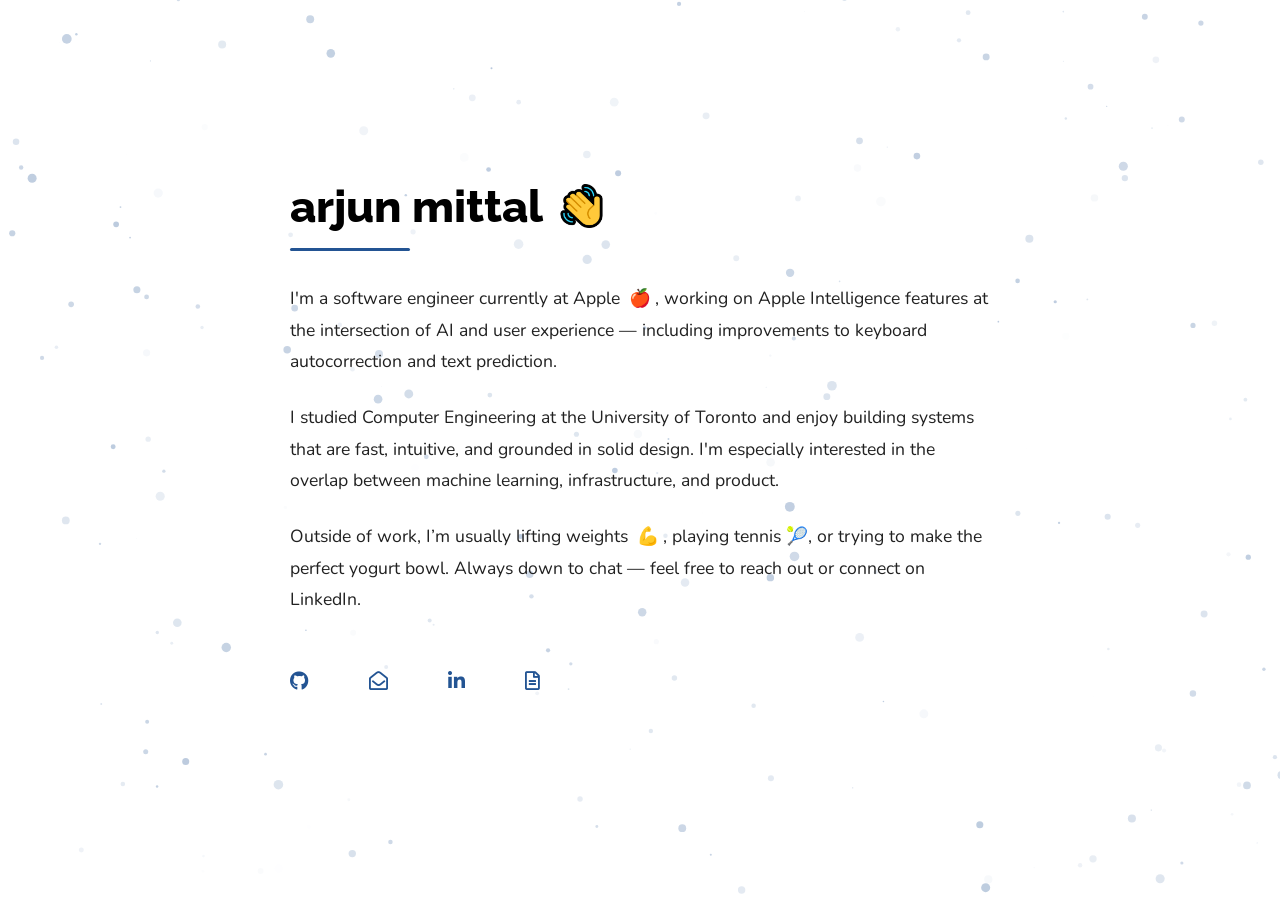
==== commit 07523781: "remove deprecated code and more clean up" ====
--- a/index.html
+++ b/index.html
@@ -35,12 +35,13 @@
         <div id="content">
 
             <!-- Name -->
-            <div id="name-line-wrapper">
-                <div id="name-wrapper">
+            <div id="name-block">
+                <div id="name-row">
                   <span id="name-text">arjun mittal</span>
                   <img id="waving" src="images/waving_hand.png" alt="wave">
                 </div>
-                <div id="name-underline"></div>
+              
+                <div id="name-underline"></div> <!-- this is your one and only underline -->
             </div>
               
             <!-- Blurb -->
--- a/css/index.css
+++ b/css/index.css
@@ -31,51 +31,30 @@
     font-family: 'Nunito', sans-serif;
 }
 
-#name-line-wrapper {
+#name-block {
     display: inline-block;
     text-align: left;
 }
-  
-#name-wrapper {
+
+#name-row {
     display: flex;
     align-items: center;
     font-family: 'Raleway', sans-serif;
-    font-size: 2.8rem;
+    font-size: clamp(2rem, 7vw, 2.8rem);
     font-weight: 800;
-}  
-
-#name-block{
-    display:inline-block;
-    position:relative;        /* so the underline stays with it */
-    font-family:'Raleway',sans-serif;
-    font-size:2.8rem;
-    font-weight:800;
-    margin:0;                 /* keep your existing margins if any */
 }
 
-#name {
-    font-family: 'Raleway', sans-serif;
-    font-size: 2.8rem;
-    font-weight: 800;
-    margin: 0;
-    display: inline;
-    position: relative;
+#name-underline {
+    width: 120px;
+    height: 3px;
+    background: #235493;
+    margin: 1rem 0 2rem 0;  /* NO auto => stays left aligned */
+    border-radius: 2px;
 }
 
 #name-text {
     display: inline-block;
-}
-  
-#name-text::after{
-    content:'';
-    position:absolute;
-    left:50%;
-    transform:translateX(-50%);
-    bottom:-1.1rem;           /* gap between text and line             */
-    width:120px;              /* line length — tweak to taste          */
-    height:3px;
-    background:#235493;
-    border-radius:2px;
+    white-space: nowrap;
 }
 
 #name .emoji {
@@ -83,21 +62,12 @@
     vertical-align: -0.1em;   /* optional fine-tune */
 }
 
-#name-underline {
-    width: 120px;
-    height: 3px;
-    background: #235493;
-    margin: 1.1rem 0 2.2rem 0;
-    border-radius: 2px;
-}
-
-#large-divider {
-    height: 0.5vh;
-    background-color: #235493;
-    width: 10vw;
-    margin-top: 2vh;
-    margin-bottom: 2vh;
-}
+@media (max-width:480px){
+    #name-underline{
+      width:80px;               /* shorter line on phones */
+      margin:0.9rem 0 2rem 0;   /* slightly tighter gap   */
+    }
+}  
 
 #intro-description p {
     font-size: 1.1rem;
@@ -107,27 +77,15 @@
     color: #212121;
 }
 
-#more-info {
-    font-weight: bold;
-    color: #235493;
-    font-style: italic;
-    transition: 0.25s ease-in-out;
-}
-
-#more-info:hover {
-    color: white;
-    background-color: #235493;
-}
-
 #social-icons-content a {
     color: #235493;
 }
 
 #waving{
-    width:1.35em;
-    height:1.35em;
-    margin-left:1rem;      /* space between name and emoji          */
-    vertical-align:-0.15em;   /* sit nicely on the baseline            */
+    width:1em;
+    height:1em;
+    margin-left:1rem;      /* space between name and emoji  */
+    vertical-align:-0.15em;   /* sit nicely on the baseline */
     transform-origin:70% 70%;
     animation:rotation .4s infinite alternate ease-in-out;
 }
@@ -180,12 +138,6 @@
     font-size: 1.5rem;
 }
 
-#spacer {
-    width: 100vw;
-    height: 3vh;
-    background-color: #F8F9F9;
-}
-
 .emoji {
     margin: 0 4px;
 }
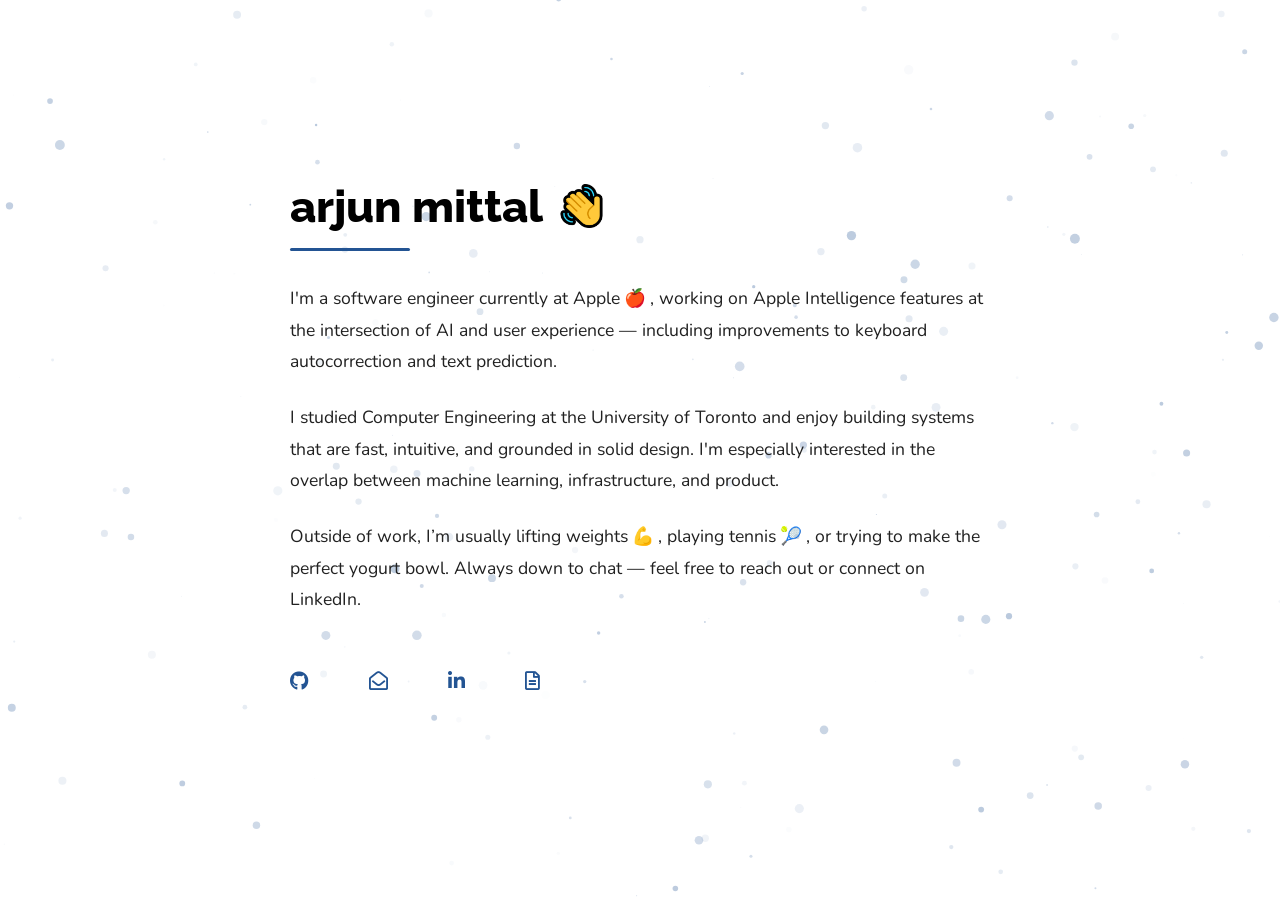
==== commit 1380849f: "fix typos" ====
--- a/index.html
+++ b/index.html
@@ -47,7 +47,7 @@
             <!-- Blurb -->
             <div id="intro-description">
                 <p>
-                    I'm a software engineer currently at Apple <span class="emoji">🍎</span>, working on Apple Intelligence features at the intersection of AI and user experience — including improvements to keyboard autocorrection and text prediction.
+                    I'm a software engineer currently at Apple<span class="emoji">🍎</span>, working on Apple Intelligence features at the intersection of AI and user experience — including improvements to keyboard autocorrection and text prediction.
                 </p>
                 
                 <p>
@@ -55,7 +55,7 @@
                 </p>
                 
                 <p>
-                    Outside of work, I’m usually lifting weights <span class="emoji">💪</span>, playing tennis 🎾, or trying to make the perfect yogurt bowl. Always down to chat — feel free to <a target="_blank" href="mailto:mittal.arjun6978@gmail.com">reach out</a> or <a target="_blank" href="https://www.linkedin.com/in/arjunm98/">connect on LinkedIn</a>.
+                    Outside of work, I’m usually lifting weights<span class="emoji">💪</span>, playing tennis<span class="emoji">🎾</span>, or trying to make the perfect yogurt bowl. Always down to chat — feel free to <a target="_blank" href="mailto:mittal.arjun6978@gmail.com">reach out</a> or <a target="_blank" href="https://www.linkedin.com/in/arjunm98/">connect on LinkedIn</a>.
                 </p>                
             </div>
 
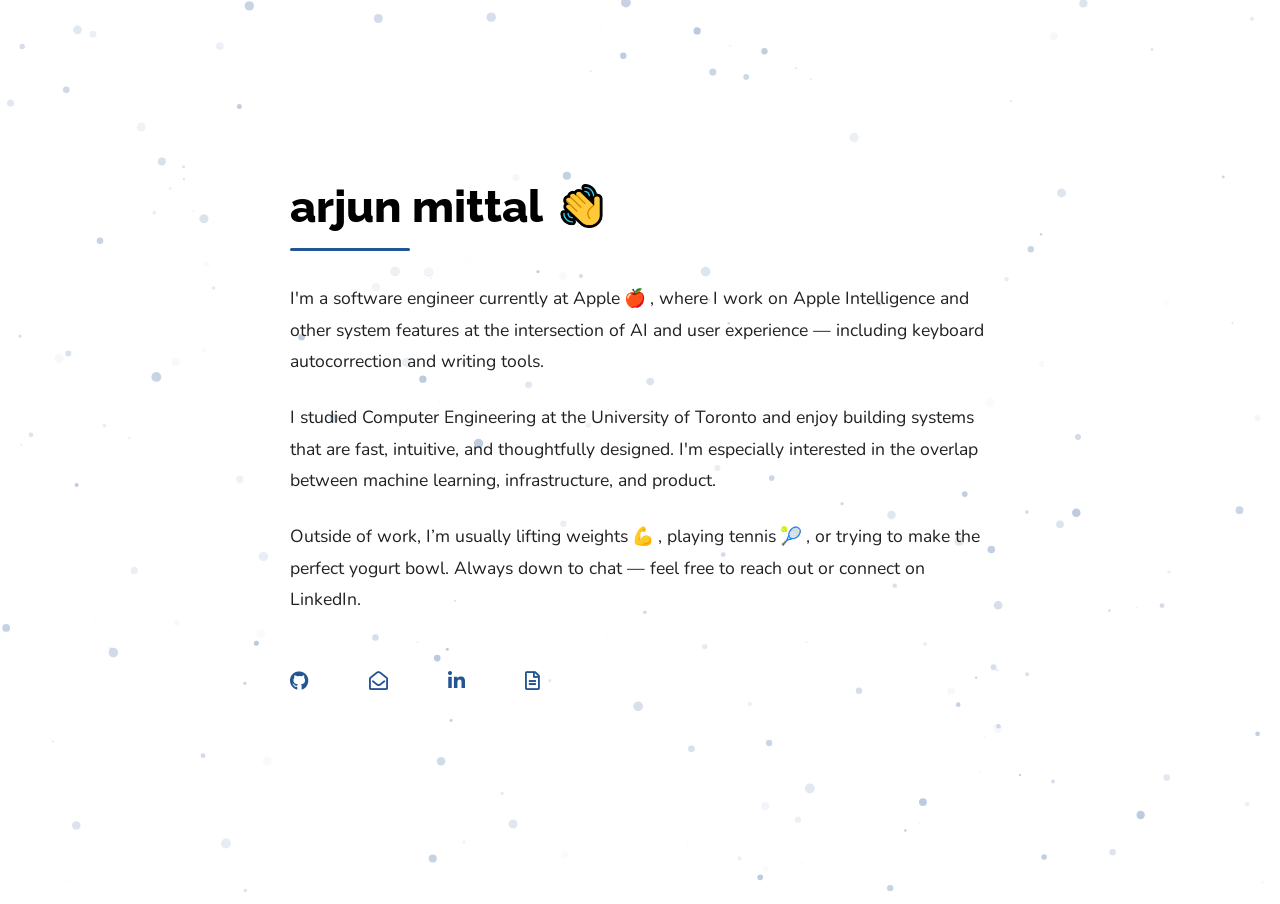
==== commit c209e3b3: "update descriptions" ====
--- a/index.html
+++ b/index.html
@@ -47,11 +47,11 @@
             <!-- Blurb -->
             <div id="intro-description">
                 <p>
-                    I'm a software engineer currently at Apple<span class="emoji">🍎</span>, working on Apple Intelligence features at the intersection of AI and user experience — including improvements to keyboard autocorrection and text prediction.
+                    I'm a software engineer currently at Apple<span class="emoji">🍎</span>, where I work on Apple Intelligence and other system features at the intersection of AI and user experience — including keyboard autocorrection and writing tools.
                 </p>
                 
                 <p>
-                    I studied Computer Engineering at the University of Toronto and enjoy building systems that are fast, intuitive, and grounded in solid design. I'm especially interested in the overlap between machine learning, infrastructure, and product.
+                    I studied Computer Engineering at the University of Toronto and enjoy building systems that are fast, intuitive, and thoughtfully designed. I'm especially interested in the overlap between machine learning, infrastructure, and product.
                 </p>
                 
                 <p>
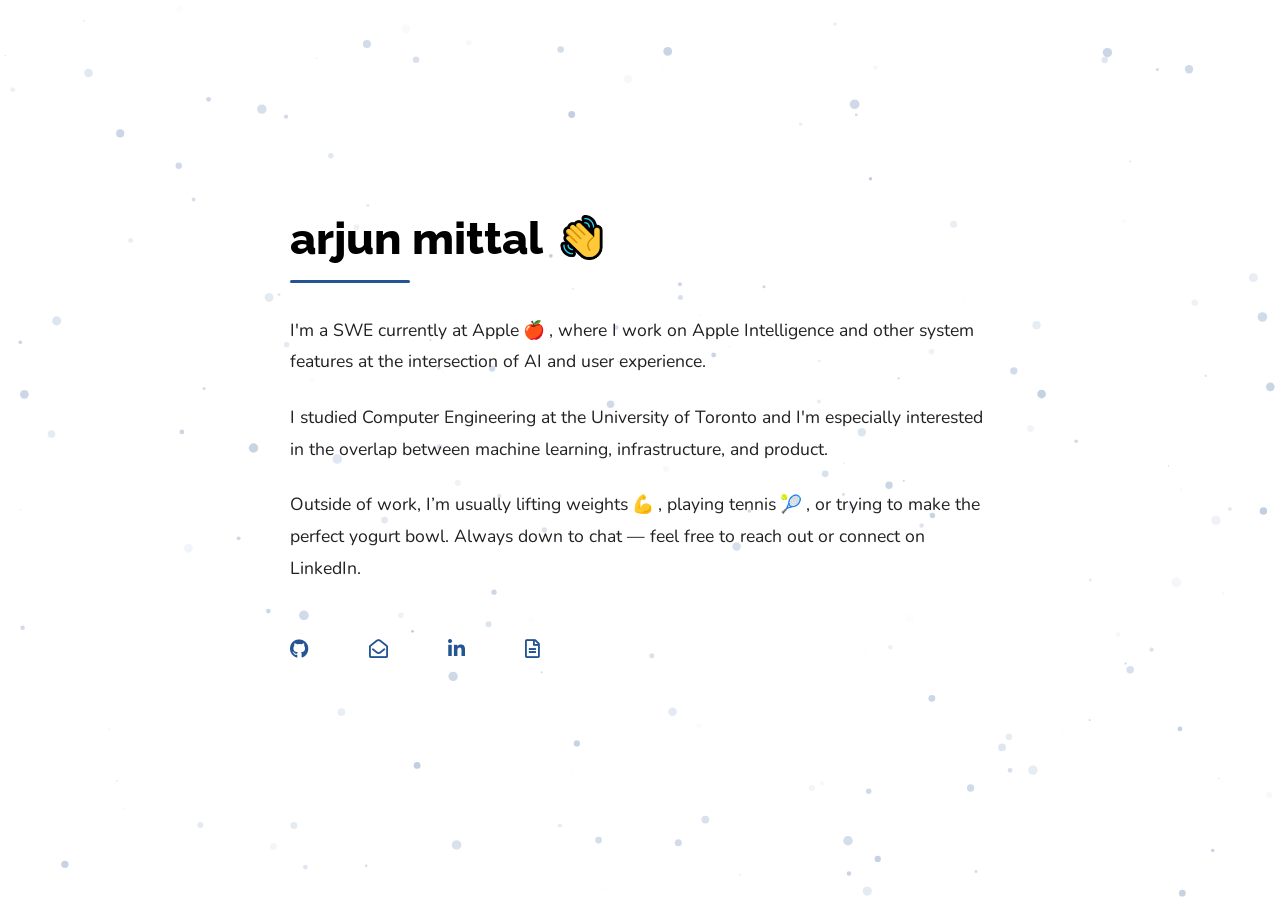
==== commit d0d2f6eb: "clean up wording" ====
--- a/index.html
+++ b/index.html
@@ -47,11 +47,11 @@
             <!-- Blurb -->
             <div id="intro-description">
                 <p>
-                    I'm a software engineer currently at Apple<span class="emoji">🍎</span>, where I work on Apple Intelligence and other system features at the intersection of AI and user experience — including keyboard autocorrection and writing tools.
+                    I'm a SWE currently at Apple<span class="emoji">🍎</span>, where I work on Apple Intelligence and other system features at the intersection of AI and user experience.
                 </p>
                 
                 <p>
-                    I studied Computer Engineering at the University of Toronto and enjoy building systems that are fast, intuitive, and thoughtfully designed. I'm especially interested in the overlap between machine learning, infrastructure, and product.
+                    I studied Computer Engineering at the University of Toronto and I'm especially interested in the overlap between machine learning, infrastructure, and product.
                 </p>
                 
                 <p>
